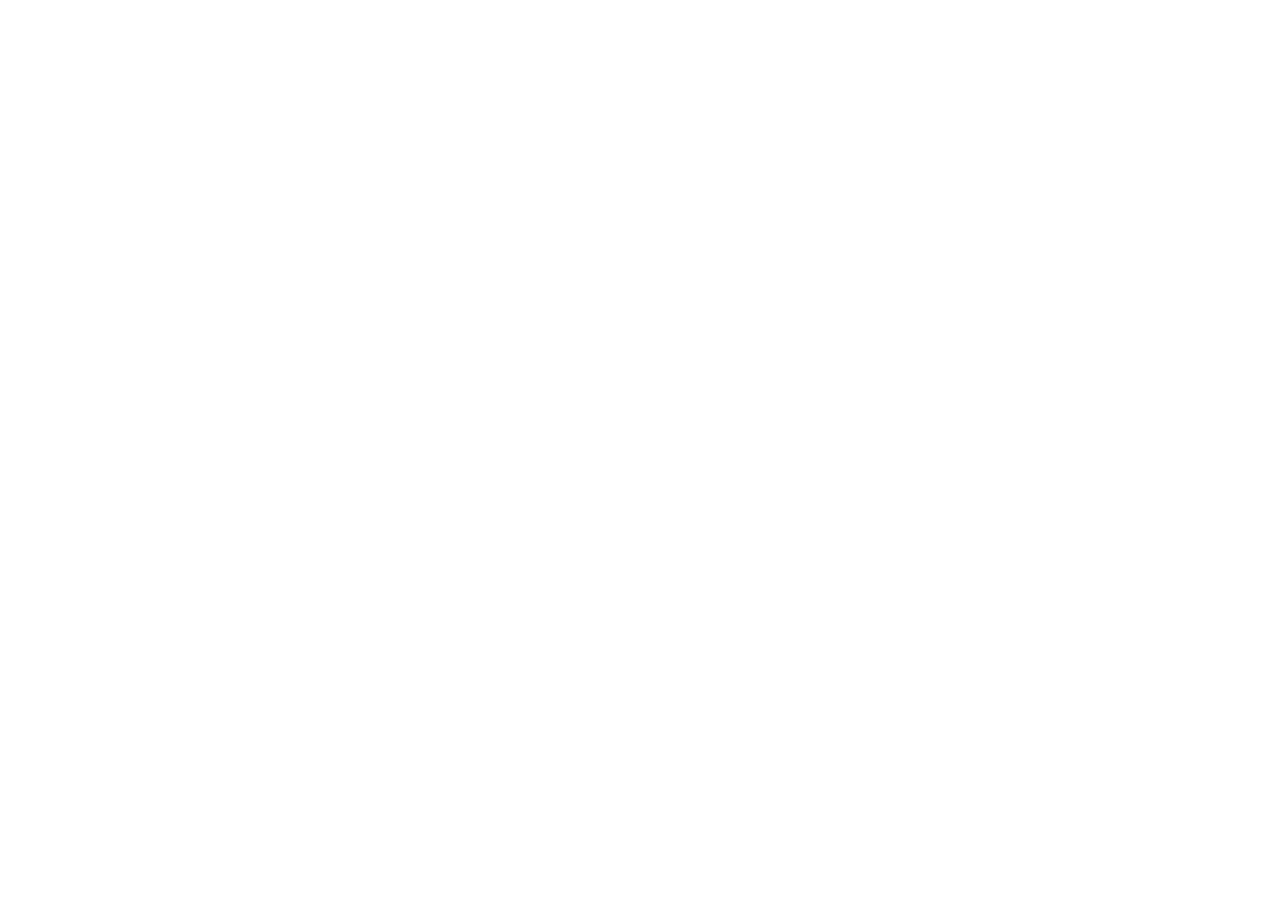
==== index.html @ 2955db3b "Update favicon to leaf circle Co-authored-by: drvivhey <274308412+drvivhey@users.noreply.github.com>" ====
<!doctype html>
<html lang="en">
  <head>
    <meta charset="UTF-8" />
    <meta name="viewport" content="width=device-width, initial-scale=1.0" />
    <link rel="icon" href="/favicon.svg" type="image/svg+xml" />
    <!-- TODO: Set the document title to the name of your application -->
    <title>Wellspring Business Value Index</title>
    <meta name="description" content="Find out what your business is actually worth to a buyer. Answer 12 questions across the six PROFIT pillars and get your free score.">
    <meta name="author" content="Lovable" />

    <!-- TODO: Update og:title to match your application name -->
    
    
    <meta property="og:type" content="website" />
    <meta property="og:image" content="https://pub-bb2e103a32db4e198524a2e9ed8f35b4.r2.dev/c2ececc2-0157-4e21-ae9a-cbcc5a69ef6c/id-preview-f2485a3b--46e17b8a-442f-498c-86f6-0202a9d84a90.lovable.app-1775579816189.png">

    <meta name="twitter:card" content="summary_large_image" />
    <meta name="twitter:site" content="@Lovable" />
    <meta name="twitter:image" content="https://pub-bb2e103a32db4e198524a2e9ed8f35b4.r2.dev/c2ececc2-0157-4e21-ae9a-cbcc5a69ef6c/id-preview-f2485a3b--46e17b8a-442f-498c-86f6-0202a9d84a90.lovable.app-1775579816189.png">
    <meta property="og:title" content="Wellspring Business Value Index">
  <meta name="twitter:title" content="Wellspring Business Value Index">
  <meta property="og:description" content="Find out what your business is actually worth to a buyer. Answer 12 questions across the six PROFIT pillars and get your free score.">
  <meta name="twitter:description" content="Find out what your business is actually worth to a buyer. Answer 12 questions across the six PROFIT pillars and get your free score.">
</head>

  <body>
    <div id="root"></div>
    <script type="module" src="/src/main.tsx"></script>
  </body>
</html>
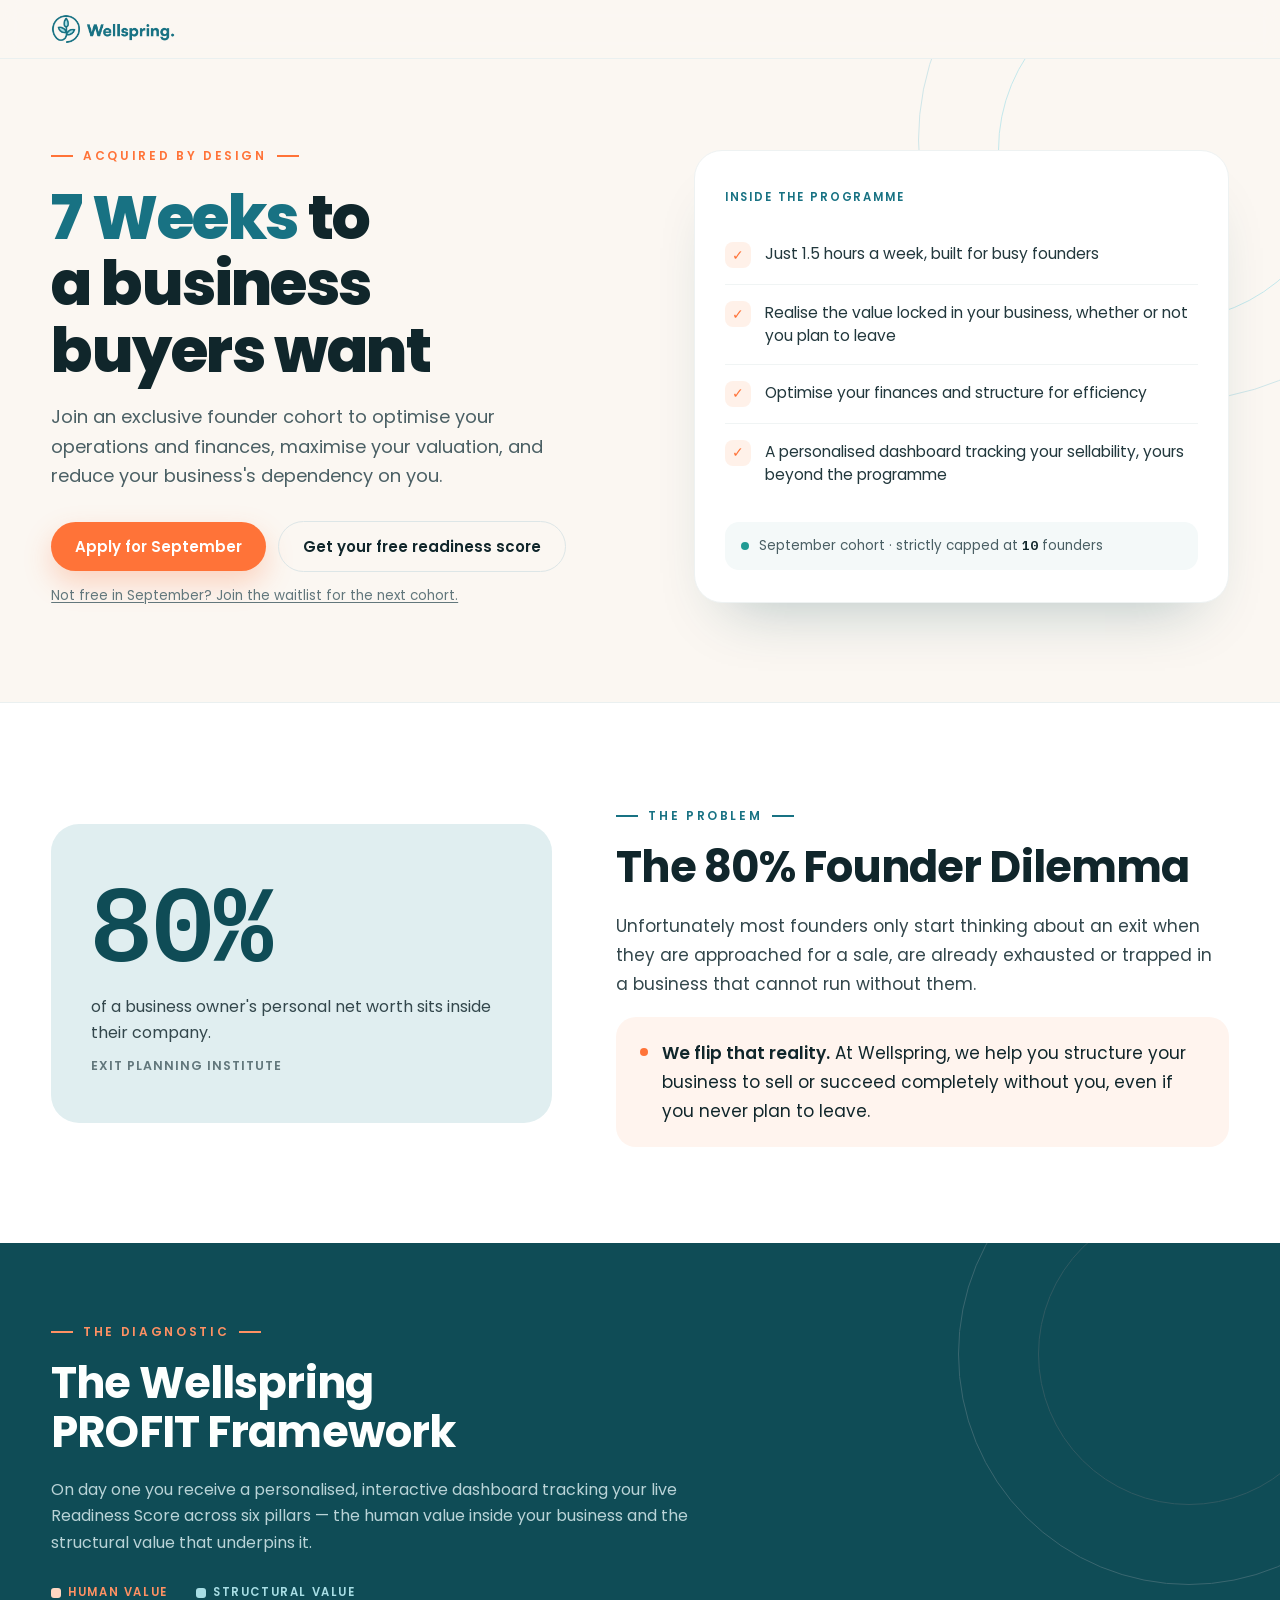
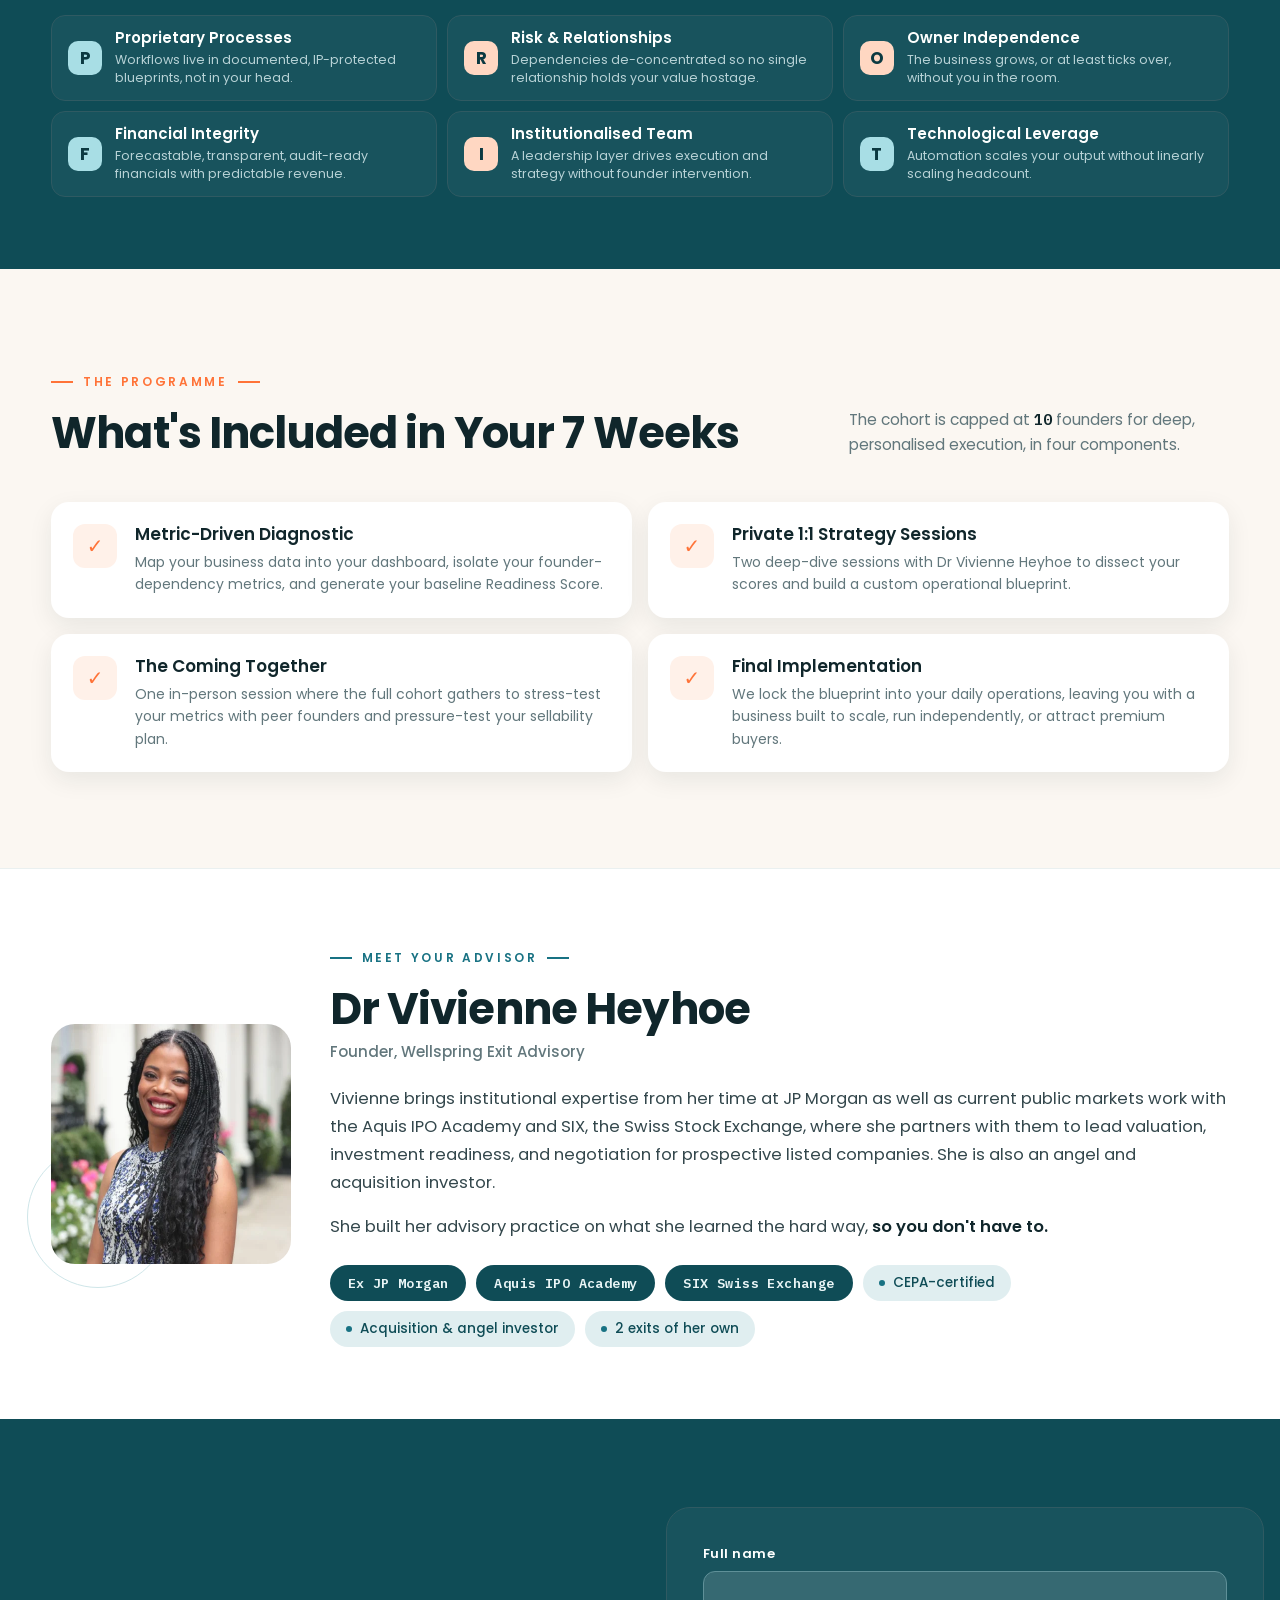
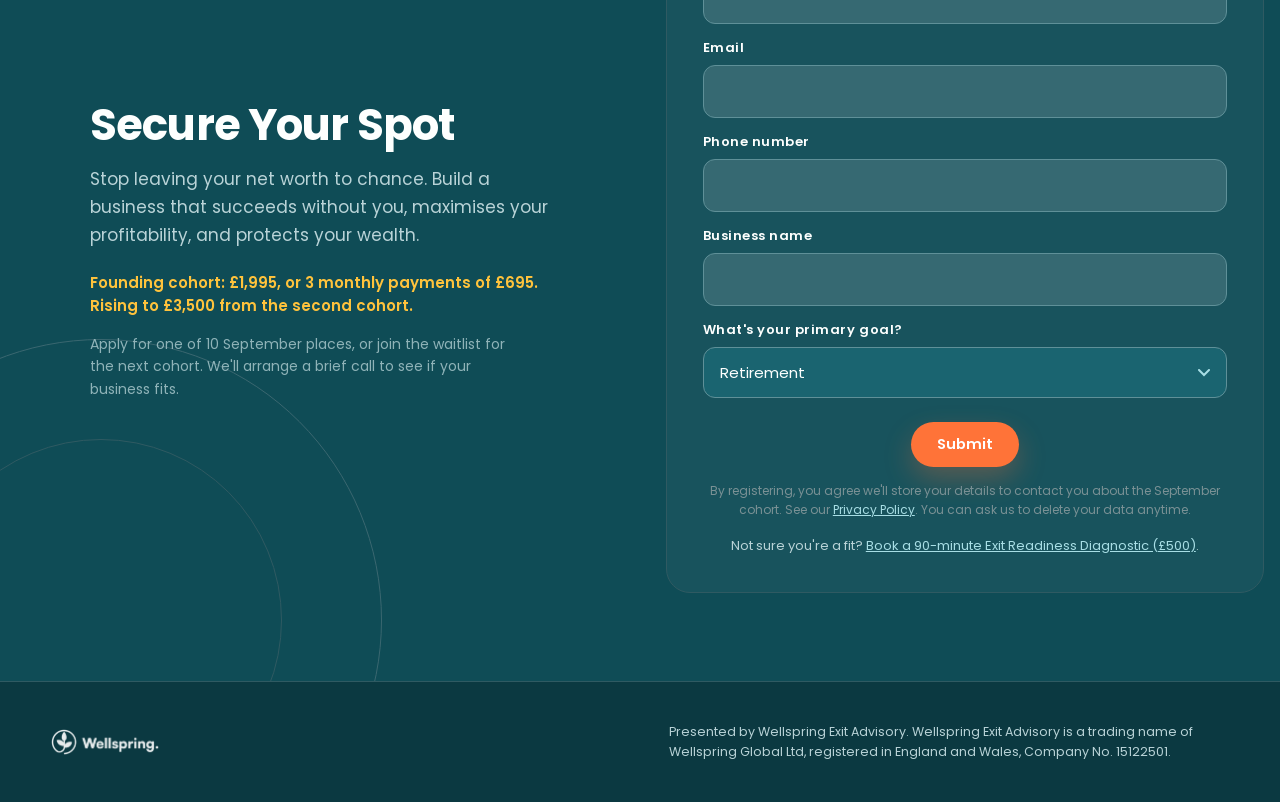
==== commit fc1a6ca6: "Rebuild landing page as a clean, dependency-free static site Replace the broken Vite/React project w" ====
--- a/index.html
+++ b/index.html
@@ -1,31 +1,349 @@
-<!doctype html>
-<html lang="en">
-  <head>
-    <meta charset="UTF-8" />
-    <meta name="viewport" content="width=device-width, initial-scale=1.0" />
-    <link rel="icon" href="/favicon.svg" type="image/svg+xml" />
-    <!-- TODO: Set the document title to the name of your application -->
-    <title>Wellspring Business Value Index</title>
-    <meta name="description" content="Find out what your business is actually worth to a buyer. Answer 12 questions across the six PROFIT pillars and get your free score.">
-    <meta name="author" content="Lovable" />
-
-    <!-- TODO: Update og:title to match your application name -->
-    
-    
-    <meta property="og:type" content="website" />
-    <meta property="og:image" content="https://pub-bb2e103a32db4e198524a2e9ed8f35b4.r2.dev/c2ececc2-0157-4e21-ae9a-cbcc5a69ef6c/id-preview-f2485a3b--46e17b8a-442f-498c-86f6-0202a9d84a90.lovable.app-1775579816189.png">
-
-    <meta name="twitter:card" content="summary_large_image" />
-    <meta name="twitter:site" content="@Lovable" />
-    <meta name="twitter:image" content="https://pub-bb2e103a32db4e198524a2e9ed8f35b4.r2.dev/c2ececc2-0157-4e21-ae9a-cbcc5a69ef6c/id-preview-f2485a3b--46e17b8a-442f-498c-86f6-0202a9d84a90.lovable.app-1775579816189.png">
-    <meta property="og:title" content="Wellspring Business Value Index">
-  <meta name="twitter:title" content="Wellspring Business Value Index">
-  <meta property="og:description" content="Find out what your business is actually worth to a buyer. Answer 12 questions across the six PROFIT pillars and get your free score.">
-  <meta name="twitter:description" content="Find out what your business is actually worth to a buyer. Answer 12 questions across the six PROFIT pillars and get your free score.">
+<!DOCTYPE html>
+<html lang="en-GB">
+<head>
+  <meta charset="utf-8">
+  <meta name="viewport" content="width=device-width, initial-scale=1">
+
+  <title>Wellspring Profit Index — 7 Weeks to a Business Buyers Want</title>
+  <meta name="description" content="Join an exclusive founder cohort to optimise your operations and finances, maximise your valuation, and reduce your business's dependency on you.">
+  <meta name="author" content="Wellspring Exit Advisory">
+  <meta name="theme-color" content="#0f4c56">
+  <link rel="canonical" href="https://wellspringindex.co.uk/">
+
+  <!-- Icons -->
+  <link rel="icon" href="assets/img/favicon.svg" type="image/svg+xml">
+  <link rel="apple-touch-icon" href="assets/img/logo.png">
+
+  <!-- Open Graph / social -->
+  <meta property="og:type" content="website">
+  <meta property="og:site_name" content="Wellspring Profit Index">
+  <meta property="og:title" content="7 Weeks to a business buyers want">
+  <meta property="og:description" content="An exclusive founder cohort to optimise operations and finances, maximise valuation, and reduce your business's dependency on you.">
+  <meta property="og:url" content="https://wellspringindex.co.uk/">
+  <meta property="og:image" content="https://wellspringindex.co.uk/assets/img/logo.png">
+  <meta name="twitter:card" content="summary_large_image">
+  <meta name="twitter:title" content="7 Weeks to a business buyers want">
+  <meta name="twitter:description" content="An exclusive founder cohort to optimise operations and finances, maximise valuation, and reduce your business's dependency on you.">
+  <meta name="twitter:image" content="https://wellspringindex.co.uk/assets/img/logo.png">
+
+  <!-- Styles (self-hosted fonts, no external requests) -->
+  <link rel="stylesheet" href="assets/css/fonts.css">
+  <link rel="stylesheet" href="assets/css/styles.css">
 </head>
-
-  <body>
-    <div id="root"></div>
-    <script type="module" src="/src/main.tsx"></script>
-  </body>
+<body>
+  <!-- ============ HEADER ============ -->
+  <header style="position: sticky; top: 0; z-index: 40; background: rgba(251,247,242,0.85); backdrop-filter: blur(10px); border-bottom: 1px solid #eaf0f0;">
+    <div style="max-width: 1200px; margin: 0 auto; padding: 14px clamp(20px,4vw,56px); display: flex; align-items: center; justify-content: flex-start; gap: 16px;">
+      <img src="assets/img/logo.png" alt="Wellspring" style="height: 30px; display: block;">
+    </div>
+  </header>
+
+  <!-- ============ HERO ============ -->
+  <section style="position: relative; overflow: hidden;">
+    <div style="position: absolute; right: -160px; top: -180px; width: 520px; height: 520px; border-radius: 999px; border: 1.5px solid #cfe6e9;"></div>
+    <div style="position: absolute; right: -60px; top: -80px; width: 340px; height: 340px; border-radius: 999px; border: 1.5px solid #c4e8ec;"></div>
+    <div class="hero-pad hero-grid" style="max-width: 1200px; margin: 0 auto; padding: 88px clamp(20px,4vw,72px) 96px; position: relative; display: grid; grid-template-columns: 1.05fr 0.95fr; gap: clamp(40px,4vw,68px); align-items: center;">
+      <div class="hero-copy" style="display: flex; flex-direction: column; align-items: flex-start; text-align: left;">
+      <span style="display: inline-flex; align-items: center; gap: 10px; font-size: 12px; font-weight: 600; letter-spacing: 0.22em; text-transform: uppercase; color: #ff7338;">
+        <span style="width: 22px; height: 2px; background: #ff7338; display: inline-block;"></span>
+        Acquired by Design
+        <span style="width: 22px; height: 2px; background: #ff7338; display: inline-block;"></span>
+      </span>
+      <h1 style="margin: 20px 0 18px; font-size: clamp(42px, 4.8vw, 64px); font-weight: 800; line-height: 1.08; letter-spacing: -0.025em; color: #10262b; text-wrap: balance;"><span style="color: rgb(24, 114, 131);">7 Weeks </span>to a business buyers want</h1>
+      <p class="hero-lead" style="margin: 0 0 30px; font-size: 18px; line-height: 1.65; color: #4a5f64; max-width: 500px; text-align: left; text-wrap: pretty;">Join an exclusive founder cohort to optimise your operations and finances, maximise your valuation, and reduce your business's dependency on you.</p>
+      <div class="hero-cta" style="display: flex; gap: 12px; flex-wrap: nowrap; justify-content: flex-start; align-items: center;">
+        <a href="#apply" class="hero-btn btn-fill" style="display: inline-flex; align-items: center; justify-content: center; padding: 13px 24px; border-radius: 999px; background: #ff7338; color: #ffffff; font-size: 15px; font-weight: 600; white-space: nowrap; text-decoration: none; box-shadow: 0 12px 28px rgba(255,115,56,0.28); transition: background 200ms cubic-bezier(0.22,0.61,0.36,1);">Apply for&nbsp;September</a>
+        <a href="https://wellspringindex.co.uk" target="_blank" rel="noopener" class="hero-btn btn-outline" style="display: inline-flex; align-items: center; justify-content: center; padding: 13px 24px; border-radius: 999px; background: transparent; border: 1.5px solid #dde6e7; color: #10262b; font-size: 15px; font-weight: 600; white-space: nowrap; text-decoration: none; transition: border-color 200ms cubic-bezier(0.22,0.61,0.36,1);">Get your free readiness score</a>
+      </div>
+      <a href="#apply" id="waitlist-link" style="margin-top: 14px; font-size: 13.5px; line-height: 1.5; color: #62777c; text-decoration: underline; text-underline-offset: 2px;">Not free in September? Join the waitlist for the next cohort.</a>
+      </div>
+      <div class="hero-card" style="background: #ffffff; border: 1px solid #eef2f2; border-radius: 28px; padding: 32px 30px; box-shadow: 0 34px 60px -34px rgba(15,76,86,0.32);">
+        <span style="display: inline-flex; align-items: center; gap: 8px; font-size: 11.5px; font-weight: 600; letter-spacing: 0.16em; text-transform: uppercase; color: #187283;">Inside the programme</span>
+        <div style="margin-top: 18px; display: flex; flex-direction: column;">
+          <div style="display: flex; gap: 14px; align-items: flex-start; padding: 16px 0; border-bottom: 1px solid #f0f4f4;">
+            <span style="width: 26px; height: 26px; border-radius: 8px; background: #fff1e9; color: #ff7338; display: flex; align-items: center; justify-content: center; font-size: 14px; font-weight: 700; flex: none;">✓</span>
+            <span style="font-size: 15.5px; line-height: 1.5; color: #22383d;">Just 1.5 hours a week, built for busy founders</span>
+          </div>
+          <div style="display: flex; gap: 14px; align-items: flex-start; padding: 16px 0; border-bottom: 1px solid #f0f4f4;">
+            <span style="width: 26px; height: 26px; border-radius: 8px; background: #fff1e9; color: #ff7338; display: flex; align-items: center; justify-content: center; font-size: 14px; font-weight: 700; flex: none;">✓</span>
+            <span style="font-size: 15.5px; line-height: 1.5; color: #22383d;">Realise the value locked in your business, whether or not you plan to leave</span>
+          </div>
+          <div style="display: flex; gap: 14px; align-items: flex-start; padding: 16px 0; border-bottom: 1px solid #f0f4f4;">
+            <span style="width: 26px; height: 26px; border-radius: 8px; background: #fff1e9; color: #ff7338; display: flex; align-items: center; justify-content: center; font-size: 14px; font-weight: 700; flex: none;">✓</span>
+            <span style="font-size: 15.5px; line-height: 1.5; color: #22383d;">Optimise your finances and structure for efficiency</span>
+          </div>
+          <div style="display: flex; gap: 14px; align-items: flex-start; padding: 16px 0;">
+            <span style="width: 26px; height: 26px; border-radius: 8px; background: #fff1e9; color: #ff7338; display: flex; align-items: center; justify-content: center; font-size: 14px; font-weight: 700; flex: none;">✓</span>
+            <span style="font-size: 15.5px; line-height: 1.5; color: #22383d;">A personalised dashboard tracking your sellability, yours beyond the programme</span>
+          </div>
+        </div>
+        <div style="margin-top: 20px; display: flex; align-items: center; gap: 10px; background: #f4f9f9; border-radius: 14px; padding: 14px 16px; font-size: 13.5px; color: #4a5f64;">
+          <span style="width: 8px; height: 8px; border-radius: 999px; background: #219b94; display: inline-block; flex: none;"></span>
+          <span>September cohort · strictly capped at <span style="font-family: 'IBM Plex Mono', monospace; font-weight: 600; color: #10262b;">10</span> founders</span>
+        </div>
+      </div>
+    </div>
+  </section>
+
+  <!-- ============ 80% DILEMMA ============ -->
+  <section style="background: #ffffff; border-top: 1px solid #eaf0f0;">
+    <div class="two-col" style="max-width: 1200px; margin: 0 auto; padding: 96px clamp(20px,4vw,56px); display: grid; grid-template-columns: 0.9fr 1.1fr; gap: clamp(40px, 5vw, 72px); align-items: center;">
+      <div class="stat-card" style="background: #e0eef0; border-radius: 28px; padding: 48px 40px; display: flex; flex-direction: column; align-items: flex-start; gap: 8px;">
+        <div style="font-family: 'IBM Plex Mono', monospace; font-size: clamp(80px, 8vw, 120px); font-weight: 600; line-height: 1; color: #0f4c56;">80%</div>
+        <p style="margin: 12px 0 0; font-size: 16px; line-height: 1.6; color: #33474c;">of a business owner's personal net worth sits inside their company.</p>
+        <p style="margin: 4px 0 0; font-size: 12.5px; letter-spacing: 0.08em; text-transform: uppercase; font-weight: 600; color: #62777c;">Exit Planning Institute</p>
+      </div>
+      <div>
+        <span style="display: inline-flex; align-items: center; gap: 10px; font-size: 12px; font-weight: 600; letter-spacing: 0.22em; text-transform: uppercase; color: #187283;">
+          <span style="width: 22px; height: 2px; background: #187283; display: inline-block;"></span>
+          The Problem
+          <span style="width: 22px; height: 2px; background: #187283; display: inline-block;"></span>
+        </span>
+        <h2 style="margin: 18px 0 20px; font-size: clamp(32px, 3.4vw, 44px); font-weight: 700; line-height: 1.12; letter-spacing: -0.02em; color: #10262b; text-wrap: balance;">The 80% Founder Dilemma</h2>
+        <p style="margin: 0 0 18px; font-size: 17px; line-height: 1.7; color: #33474c; text-wrap: pretty;">Unfortunately most founders only start thinking about an exit when they are approached for a sale, are already exhausted or trapped in a business that cannot run without them.</p>
+        <div style="display: flex; gap: 14px; align-items: flex-start; background: #fff4ee; border-radius: 20px; padding: 22px 24px;">
+          <span style="width: 8px; height: 8px; border-radius: 999px; background: #ff7338; flex: none; margin-top: 9px;"></span>
+          <p style="margin: 0; font-size: 17px; line-height: 1.7; color: #10262b; text-wrap: pretty;"><strong style="font-weight: 600;">We flip that reality.</strong> At Wellspring, we help you structure your business to sell or succeed completely without you, even if you never plan to leave.</p>
+        </div>
+      </div>
+    </div>
+  </section>
+
+  <!-- ============ PROFIT FRAMEWORK ============ -->
+  <section id="profit" style="background: #0f4c56; position: relative; overflow: hidden;">
+    <div style="position: absolute; right: -140px; top: -120px; width: 460px; height: 460px; border-radius: 999px; border: 1.5px solid #3a6770;"></div>
+    <div style="position: absolute; right: -60px; top: -40px; width: 300px; height: 300px; border-radius: 999px; border: 1.5px solid #2f5a62;"></div>
+    <div class="pad-y" style="max-width: 1200px; margin: 0 auto; padding: 72px clamp(20px,4vw,56px); position: relative;">
+      <span style="display: inline-flex; align-items: center; gap: 10px; font-size: 12px; font-weight: 600; letter-spacing: 0.22em; text-transform: uppercase; color: #ff9163;">
+        <span style="width: 22px; height: 2px; background: #ff9163; display: inline-block;"></span>
+        The Diagnostic
+        <span style="width: 22px; height: 2px; background: #ff9163; display: inline-block;"></span>
+      </span>
+      <h2 style="margin: 18px 0 20px; font-size: clamp(32px, 3.4vw, 44px); font-weight: 700; line-height: 1.12; letter-spacing: -0.02em; color: #fdfffe; max-width: 640px; text-wrap: balance;">The Wellspring PROFIT Framework</h2>
+      <p style="margin: 0; font-size: 16px; line-height: 1.65; color: #b9d3d7; max-width: 680px; text-wrap: pretty;">On day one you receive a personalised, interactive dashboard tracking your live Readiness Score across six pillars — the human value inside your business and the structural value that underpins it.</p>
+
+      <div style="margin-top: 28px; display: flex; flex-wrap: wrap; gap: 16px 28px; align-items: center;">
+        <span style="display: inline-flex; align-items: center; gap: 7px; font-size: 11.5px; font-weight: 600; letter-spacing: 0.14em; text-transform: uppercase; color: #ff9163;"><span style="width: 10px; height: 10px; border-radius: 3px; background: #ffd7c2; display: inline-block;"></span> Human value</span>
+        <span style="display: inline-flex; align-items: center; gap: 7px; font-size: 11.5px; font-weight: 600; letter-spacing: 0.14em; text-transform: uppercase; color: #a8dee5;"><span style="width: 10px; height: 10px; border-radius: 3px; background: #a8dee5; display: inline-block;"></span> Structural value</span>
+      </div>
+      <div style="margin-top: 14px; display: grid; grid-template-columns: repeat(auto-fit, minmax(300px, 1fr)); gap: 10px;">
+          <div style="background: rgba(255,255,255,0.04); border: 1px solid #2f5a62; border-radius: 14px; padding: 13px 16px; display: flex; gap: 13px; align-items: center;">
+            <span style="width: 34px; height: 34px; border-radius: 10px; flex: none; display: flex; align-items: center; justify-content: center; background: #a8dee5; color: #0b3941; font-weight: 700; font-size: 17px;">P</span>
+            <div>
+              <div style="font-size: 15px; font-weight: 600; color: #fdfffe; line-height: 1.25;">Proprietary Processes</div>
+              <p style="margin: 3px 0 0; font-size: 12.5px; line-height: 1.45; color: #b9d3d7;">Workflows live in documented, IP-protected blueprints, not in your head.</p>
+            </div>
+          </div>
+          <div style="background: rgba(255,255,255,0.04); border: 1px solid #2f5a62; border-radius: 14px; padding: 13px 16px; display: flex; gap: 13px; align-items: center;">
+            <span style="width: 34px; height: 34px; border-radius: 10px; flex: none; display: flex; align-items: center; justify-content: center; background: #ffd7c2; color: #0b3941; font-weight: 700; font-size: 17px;">R</span>
+            <div>
+              <div style="font-size: 15px; font-weight: 600; color: #fdfffe; line-height: 1.25;">Risk & Relationships</div>
+              <p style="margin: 3px 0 0; font-size: 12.5px; line-height: 1.45; color: #b9d3d7;">Dependencies de-concentrated so no single relationship holds your value hostage.</p>
+            </div>
+          </div>
+          <div style="background: rgba(255,255,255,0.04); border: 1px solid #2f5a62; border-radius: 14px; padding: 13px 16px; display: flex; gap: 13px; align-items: center;">
+            <span style="width: 34px; height: 34px; border-radius: 10px; flex: none; display: flex; align-items: center; justify-content: center; background: #ffd7c2; color: #0b3941; font-weight: 700; font-size: 17px;">O</span>
+            <div>
+              <div style="font-size: 15px; font-weight: 600; color: #fdfffe; line-height: 1.25;">Owner Independence</div>
+              <p style="margin: 3px 0 0; font-size: 12.5px; line-height: 1.45; color: #b9d3d7;">The business grows, or at least ticks over, without you in the room.</p>
+            </div>
+          </div>
+          <div style="background: rgba(255,255,255,0.04); border: 1px solid #2f5a62; border-radius: 14px; padding: 13px 16px; display: flex; gap: 13px; align-items: center;">
+            <span style="width: 34px; height: 34px; border-radius: 10px; flex: none; display: flex; align-items: center; justify-content: center; background: #a8dee5; color: #0b3941; font-weight: 700; font-size: 17px;">F</span>
+            <div>
+              <div style="font-size: 15px; font-weight: 600; color: #fdfffe; line-height: 1.25;">Financial Integrity</div>
+              <p style="margin: 3px 0 0; font-size: 12.5px; line-height: 1.45; color: #b9d3d7;">Forecastable, transparent, audit-ready financials with predictable revenue.</p>
+            </div>
+          </div>
+          <div style="background: rgba(255,255,255,0.04); border: 1px solid #2f5a62; border-radius: 14px; padding: 13px 16px; display: flex; gap: 13px; align-items: center;">
+            <span style="width: 34px; height: 34px; border-radius: 10px; flex: none; display: flex; align-items: center; justify-content: center; background: #ffd7c2; color: #0b3941; font-weight: 700; font-size: 17px;">I</span>
+            <div>
+              <div style="font-size: 15px; font-weight: 600; color: #fdfffe; line-height: 1.25;">Institutionalised Team</div>
+              <p style="margin: 3px 0 0; font-size: 12.5px; line-height: 1.45; color: #b9d3d7;">A leadership layer drives execution and strategy without founder intervention.</p>
+            </div>
+          </div>
+          <div style="background: rgba(255,255,255,0.04); border: 1px solid #2f5a62; border-radius: 14px; padding: 13px 16px; display: flex; gap: 13px; align-items: center;">
+            <span style="width: 34px; height: 34px; border-radius: 10px; flex: none; display: flex; align-items: center; justify-content: center; background: #a8dee5; color: #0b3941; font-weight: 700; font-size: 17px;">T</span>
+            <div>
+              <div style="font-size: 15px; font-weight: 600; color: #fdfffe; line-height: 1.25;">Technological Leverage</div>
+              <p style="margin: 3px 0 0; font-size: 12.5px; line-height: 1.45; color: #b9d3d7;">Automation scales your output without linearly scaling headcount.</p>
+            </div>
+          </div>
+
+      </div>
+    </div>
+  </section>
+
+  <!-- ============ 7-WEEK ROADMAP ============ -->
+  <section style="background: #fbf7f2;">
+    <div class="pad-y" style="max-width: 1200px; margin: 0 auto; padding: 96px clamp(20px,4vw,56px);">
+      <div style="display: flex; flex-wrap: wrap; align-items: flex-end; justify-content: space-between; gap: 24px;">
+        <div>
+          <span style="display: inline-flex; align-items: center; gap: 10px; font-size: 12px; font-weight: 600; letter-spacing: 0.22em; text-transform: uppercase; color: #ff7338;">
+            <span style="width: 22px; height: 2px; background: #ff7338; display: inline-block;"></span>
+            The Programme
+            <span style="width: 22px; height: 2px; background: #ff7338; display: inline-block;"></span>
+          </span>
+          <h2 style="margin: 18px 0 0; font-size: clamp(32px, 3.4vw, 44px); font-weight: 700; line-height: 1.12; letter-spacing: -0.02em; color: #10262b;">What's Included in Your 7 Weeks</h2>
+        </div>
+        <p style="margin: 0; font-size: 15.5px; line-height: 1.6; color: #62777c; max-width: 380px; text-wrap: pretty;">The cohort is capped at <span style="font-family: 'IBM Plex Mono', monospace; font-weight: 600; color: #10262b;">10</span> founders for deep, personalised execution, in four components.</p>
+      </div>
+      <div class="roadmap-grid" style="margin-top: 44px; display: grid; grid-template-columns: repeat(2, 1fr); gap: 16px;">
+
+          <div class="roadmap-card" style="background: #ffffff; border-radius: 18px; padding: 22px 22px; box-shadow: 0 8px 24px rgba(16,38,43,0.08); display: flex; gap: 18px; align-items: flex-start;">
+            <span style="flex: none; width: 44px; height: 44px; border-radius: 12px; background: #fff1e9; color: #ff7338; display: flex; align-items: center; justify-content: center; font-size: 20px; font-weight: 700;">✓</span>
+            <div style="display: flex; flex-direction: column; gap: 6px;">
+              <h3 style="margin: 0; font-size: 17px; font-weight: 600; line-height: 1.25; color: #10262b;">Metric-Driven Diagnostic</h3>
+              <p style="margin: 0; font-size: 14px; line-height: 1.6; color: #62777c;">Map your business data into your dashboard, isolate your founder-dependency metrics, and generate your baseline Readiness Score.</p>
+            </div>
+          </div>
+
+          <div class="roadmap-card" style="background: #ffffff; border-radius: 18px; padding: 22px 22px; box-shadow: 0 8px 24px rgba(16,38,43,0.08); display: flex; gap: 18px; align-items: flex-start;">
+            <span style="flex: none; width: 44px; height: 44px; border-radius: 12px; background: #fff1e9; color: #ff7338; display: flex; align-items: center; justify-content: center; font-size: 20px; font-weight: 700;">✓</span>
+            <div style="display: flex; flex-direction: column; gap: 6px;">
+              <h3 style="margin: 0; font-size: 17px; font-weight: 600; line-height: 1.25; color: #10262b;">Private 1:1 Strategy Sessions</h3>
+              <p style="margin: 0; font-size: 14px; line-height: 1.6; color: #62777c;">Two deep-dive sessions with Dr Vivienne Heyhoe to dissect your scores and build a custom operational blueprint.</p>
+            </div>
+          </div>
+
+          <div class="roadmap-card" style="background: #ffffff; border-radius: 18px; padding: 22px 22px; box-shadow: 0 8px 24px rgba(16,38,43,0.08); display: flex; gap: 18px; align-items: flex-start;">
+            <span style="flex: none; width: 44px; height: 44px; border-radius: 12px; background: #fff1e9; color: #ff7338; display: flex; align-items: center; justify-content: center; font-size: 20px; font-weight: 700;">✓</span>
+            <div style="display: flex; flex-direction: column; gap: 6px;">
+              <h3 style="margin: 0; font-size: 17px; font-weight: 600; line-height: 1.25; color: #10262b;">The Coming Together</h3>
+              <p style="margin: 0; font-size: 14px; line-height: 1.6; color: #62777c;">One in-person session where the full cohort gathers to stress-test your metrics with peer founders and pressure-test your sellability plan.</p>
+            </div>
+          </div>
+
+          <div class="roadmap-card" style="background: #ffffff; border-radius: 18px; padding: 22px 22px; box-shadow: 0 8px 24px rgba(16,38,43,0.08); display: flex; gap: 18px; align-items: flex-start;">
+            <span style="flex: none; width: 44px; height: 44px; border-radius: 12px; background: #fff1e9; color: #ff7338; display: flex; align-items: center; justify-content: center; font-size: 20px; font-weight: 700;">✓</span>
+            <div style="display: flex; flex-direction: column; gap: 6px;">
+              <h3 style="margin: 0; font-size: 17px; font-weight: 600; line-height: 1.25; color: #10262b;">Final Implementation</h3>
+              <p style="margin: 0; font-size: 14px; line-height: 1.6; color: #62777c;">We lock the blueprint into your daily operations, leaving you with a business built to scale, run independently, or attract premium buyers.</p>
+            </div>
+          </div>
+
+      </div>
+    </div>
+  </section>
+
+  <!-- ============ ADVISOR ============ -->
+  <section style="background: #ffffff; border-top: 1px solid #eaf0f0;">
+    <div class="two-col advisor-col" style="max-width: 1200px; margin: 0 auto; padding: 72px clamp(20px,4vw,56px); display: grid; grid-template-columns: 240px 1fr; gap: clamp(24px, 3vw, 40px); align-items: center;">
+      <div class="advisor-photo-wrap" style="position: relative;">
+        <div class="advisor-ring" style="position: absolute; left: -24px; bottom: -24px; width: 140px; height: 140px; border-radius: 999px; border: 1.5px solid #cfe6e9;"></div>
+        <img src="assets/img/advisor.webp" style="border-radius: 24px; width: 240px; height: 240px; position: relative; display: block;" alt="Dr Vivienne Heyhoe">
+      </div>
+      <div>
+        <span style="display: inline-flex; align-items: center; gap: 10px; font-size: 12px; font-weight: 600; letter-spacing: 0.22em; text-transform: uppercase; color: #187283;">
+          <span style="width: 22px; height: 2px; background: #187283; display: inline-block;"></span>
+          Meet Your Advisor
+          <span style="width: 22px; height: 2px; background: #187283; display: inline-block;"></span>
+        </span>
+        <h2 class="advisor-name" style="margin: 18px 0 6px; font-size: clamp(32px, 3.4vw, 44px); font-weight: 700; line-height: 1.12; letter-spacing: -0.02em; color: #10262b;">Dr Vivienne Heyhoe</h2>
+        <p style="margin: 0 0 22px; font-size: 15px; font-weight: 500; color: #62777c;">Founder, Wellspring Exit Advisory</p>
+        <p class="advisor-p" style="margin: 0 0 16px; font-size: 16.5px; line-height: 1.7; color: #33474c; text-wrap: pretty;">Vivienne brings institutional expertise from her time at JP Morgan as well as current public markets work with the Aquis IPO Academy and SIX, the Swiss Stock Exchange, where she partners with them to lead valuation, investment readiness, and negotiation for prospective listed companies. She is also an angel and acquisition investor.</p>
+        <p class="advisor-p" style="margin: 0 0 24px; font-size: 16.5px; line-height: 1.7; color: #33474c; text-wrap: pretty;">She built her advisory practice on what she learned the hard way, <strong style="font-weight: 600; color: #10262b;">so you don't have to.</strong></p>
+        <div class="cred-row" style="display: flex; flex-wrap: wrap; gap: 10px;">
+
+            <span class="cred-chip cred-chip-brand" style="display: inline-flex; align-items: center; padding: 9px 18px; border-radius: 999px; background: #0f4c56; color: #eaf6f7; font-size: 13.5px; font-weight: 700; letter-spacing: 0.03em; font-family: 'IBM Plex Mono', monospace;">
+              Ex JP Morgan
+            </span>
+
+            <span class="cred-chip cred-chip-brand" style="display: inline-flex; align-items: center; padding: 9px 18px; border-radius: 999px; background: #0f4c56; color: #eaf6f7; font-size: 13.5px; font-weight: 700; letter-spacing: 0.03em; font-family: 'IBM Plex Mono', monospace;">
+              Aquis IPO Academy
+            </span>
+
+            <span class="cred-chip cred-chip-brand" style="display: inline-flex; align-items: center; padding: 9px 18px; border-radius: 999px; background: #0f4c56; color: #eaf6f7; font-size: 13.5px; font-weight: 700; letter-spacing: 0.03em; font-family: 'IBM Plex Mono', monospace;">
+              SIX Swiss Exchange
+            </span>
+
+
+            <span class="cred-chip" style="display: inline-flex; align-items: center; gap: 8px; padding: 8px 16px; border-radius: 999px; background: #e0eef0; color: #0f4c56; font-size: 13.5px; font-weight: 500;">
+              <span style="width: 6px; height: 6px; border-radius: 999px; background: #187283; display: inline-block;"></span>
+              CEPA-certified
+            </span>
+
+            <span class="cred-chip" style="display: inline-flex; align-items: center; gap: 8px; padding: 8px 16px; border-radius: 999px; background: #e0eef0; color: #0f4c56; font-size: 13.5px; font-weight: 500;">
+              <span style="width: 6px; height: 6px; border-radius: 999px; background: #187283; display: inline-block;"></span>
+              Acquisition & angel investor
+            </span>
+
+            <span class="cred-chip" style="display: inline-flex; align-items: center; gap: 8px; padding: 8px 16px; border-radius: 999px; background: #e0eef0; color: #0f4c56; font-size: 13.5px; font-weight: 500;">
+              <span style="width: 6px; height: 6px; border-radius: 999px; background: #187283; display: inline-block;"></span>
+              2 exits of her own
+            </span>
+
+        </div>
+      </div>
+    </div>
+  </section>
+
+  <!-- ============ FINAL CTA ============ -->
+  <section id="apply" style="background: #0f4c56; position: relative; overflow: hidden;">
+    <div style="position: absolute; left: -180px; bottom: -220px; width: 560px; height: 560px; border-radius: 999px; border: 1.5px solid #3a6770;"></div>
+    <div style="position: absolute; left: -80px; bottom: -120px; width: 360px; height: 360px; border-radius: 999px; border: 1.5px solid #2f5a62;"></div>
+    <div class="cta-grid pad-y" style="max-width: 1100px; margin: 0 auto; padding: 88px clamp(20px,4vw,56px); position: relative; display: grid; grid-template-columns: 1fr 1fr; gap: clamp(36px,4vw,64px); align-items: center;">
+      <div class="cta-copy" style="text-align: left;">
+      <h2 style="margin: 0 0 16px; font-size: clamp(32px, 3.4vw, 46px); font-weight: 700; line-height: 1.1; letter-spacing: -0.02em; color: #fdfffe; text-wrap: balance;">Secure Your Spot</h2>
+      <p class="cta-lead" style="margin: 0 0 22px; font-size: 17px; line-height: 1.65; color: #b9d3d7; max-width: 460px; text-wrap: pretty;">Stop leaving your net worth to chance. Build a business that succeeds without you, maximises your profitability, and protects your wealth.</p>
+      <p class="cta-price" style="margin: 0 0 16px; font-size: 15px; font-weight: 600; color: #ffc33c; max-width: 460px; text-wrap: pretty;">Founding cohort: £1,995, or 3 monthly payments of £695. Rising to £3,500 from the second cohort.</p>
+      <p class="cta-sub" style="margin: 0; font-size: 14px; line-height: 1.6; color: #8fb3b8; max-width: 440px; text-wrap: pretty;">Apply for one of 10 September places, or join the waitlist for the next cohort. We'll arrange a brief call to see if your business fits.</p>
+      </div>
+
+      <div class="cta-card" style="width: 100%; background: rgba(255,255,255,0.04); border: 1px solid #2f5a62; border-radius: 24px; padding: clamp(24px, 3vw, 36px); text-align: left;">
+
+
+
+          <p id="waitlist-notice" style="display: none; margin: 0 0 14px; font-size: 13.5px; line-height: 1.5; color: #a8dee5; text-align: center;">Joining the waitlist? We'll contact you when the next cohort opens.</p>
+          <form id="apply-form" class="cta-form" style="display: flex; flex-direction: column; gap: 14px;">
+            <label style="display: flex; flex-direction: column; gap: 7px;">
+              <span style="font-size: 13px; font-weight: 600; letter-spacing: 0.04em; color: #fdfffe;">Full name</span>
+              <input name="fullName" type="text" required autocomplete="name" style="width: 100%; box-sizing: border-box; padding: 14px 16px; border-radius: 12px; border: 1.5px solid #5f9098; background: rgba(255,255,255,0.13); color: #fdfffe; font-size: 15px; font-family: inherit; outline: none;">
+            </label>
+            <label style="display: flex; flex-direction: column; gap: 7px;">
+              <span style="font-size: 13px; font-weight: 600; letter-spacing: 0.04em; color: #fdfffe;">Email</span>
+              <input name="email" type="email" required autocomplete="email" style="width: 100%; box-sizing: border-box; padding: 14px 16px; border-radius: 12px; border: 1.5px solid #5f9098; background: rgba(255,255,255,0.13); color: #fdfffe; font-size: 15px; font-family: inherit; outline: none;">
+            </label>
+            <label style="display: flex; flex-direction: column; gap: 7px;">
+              <span style="font-size: 13px; font-weight: 600; letter-spacing: 0.04em; color: #fdfffe;">Phone number</span>
+              <input name="phone" type="tel" required autocomplete="tel" style="width: 100%; box-sizing: border-box; padding: 14px 16px; border-radius: 12px; border: 1.5px solid #5f9098; background: rgba(255,255,255,0.13); color: #fdfffe; font-size: 15px; font-family: inherit; outline: none;">
+            </label>
+            <label style="display: flex; flex-direction: column; gap: 7px;">
+              <span style="font-size: 13px; font-weight: 600; letter-spacing: 0.04em; color: #fdfffe;">Business name</span>
+              <input name="businessName" type="text" required autocomplete="organization" style="width: 100%; box-sizing: border-box; padding: 14px 16px; border-radius: 12px; border: 1.5px solid #5f9098; background: rgba(255,255,255,0.13); color: #fdfffe; font-size: 15px; font-family: inherit; outline: none;">
+            </label>
+            <label style="display: flex; flex-direction: column; gap: 7px;">
+              <span style="font-size: 13px; font-weight: 600; letter-spacing: 0.04em; color: #fdfffe;">What's your primary goal?</span>
+              <select name="primaryGoal" id="primaryGoal-select" required value="" style="width: 100%; box-sizing: border-box; padding: 14px 16px; border-radius: 12px; border: 1.5px solid #5f9098; background: #1a6470; color: #fdfffe; font-size: 15px; font-family: inherit; outline: none; appearance: none; background-image: url(&quot;data:image/svg+xml,%3Csvg xmlns='http://www.w3.org/2000/svg' width='12' height='8' viewBox='0 0 12 8'%3E%3Cpath d='M1 1l5 5 5-5' fill='none' stroke='%23a8dee5' stroke-width='2' stroke-linecap='round'/%3E%3C/svg%3E&quot;); background-repeat: no-repeat; background-position: right 16px center;">
+                <option value="" disabled>Select one…</option>
+                <option value="Retirement">Retirement</option>
+                <option value="New venture">New venture</option>
+                <option value="Maximising sale value">Maximising sale value</option>
+                <option value="Passing to family">Passing to family</option>
+                <option value="Burnout or personal time">Burnout or personal time</option>
+                <option value="Waitlist">Waitlist</option>
+                <option value="Other">Other</option>
+              </select>
+            </label>
+            <button type="submit" class="btn-fill" style="margin-top: 10px; align-self: center; display: inline-flex; align-items: center; justify-content: center; gap: 8px; padding: 12px 26px; border-radius: 999px; border: none; cursor: pointer; background: #ff7338; color: #ffffff; font-size: 14.5px; font-weight: 600; font-family: inherit; box-shadow: 0 12px 28px rgba(255,115,56,0.28); transition: background 200ms cubic-bezier(0.22,0.61,0.36,1);">Submit</button>
+
+            <p style="margin: 0; font-size: 12px; line-height: 1.6; color: #7a9195; text-align: center;">By registering, you agree we'll store your details to contact you about the September cohort. See our <a href="/privacy" style="color: #a8dee5; text-decoration: underline;">Privacy Policy</a>. You can ask us to delete your data anytime.</p>
+          </form>
+          <p id="form-status" role="status" aria-live="polite" hidden style="margin: 14px 0 0; font-size: 14px; line-height: 1.6; color: #a8dee5; text-align: center;"></p>
+
+        <p style="margin: 16px 0 0; font-size: 13px; line-height: 1.6; color: #b9d3d7; text-align: center;">Not sure you're a fit? <a href="https://calendar.app.google/DS7mrwPuopAyFVzm7" target="_blank" rel="noopener" style="color: #a8dee5; text-decoration: underline;">Book a 90-minute Exit Readiness Diagnostic (£500)</a>.</p>
+      </div>
+    </div>
+  </section>
+
+  <!-- ============ FOOTER ============ -->
+  <footer style="background: #0b3941; border-top: 1px solid #2f5a62;">
+    <div style="max-width: 1200px; margin: 0 auto; padding: 40px clamp(20px,4vw,56px); display: flex; flex-wrap: wrap; align-items: center; justify-content: space-between; gap: 20px;">
+      <img src="assets/img/logo-footer.png" alt="Wellspring" style="height: 26px; display: block; opacity: 0.9;">
+      <p style="margin: 0; font-size: 12.5px; line-height: 1.6; color: #b9d3d7; max-width: 560px;">Presented by Wellspring Exit Advisory. Wellspring Exit Advisory is a trading name of Wellspring Global Ltd, registered in England and Wales, Company No. 15122501.</p>
+    </div>
+  </footer>
+
+  <script src="assets/js/main.js" defer></script>
+</body>
 </html>
--- a/assets/css/fonts.css
+++ b/assets/css/fonts.css
@@ -0,0 +1,271 @@
+/* Self-hosted Google Fonts (Poppins + IBM Plex Mono). Generated — do not edit by hand. */
+
+@font-face {
+  font-family: 'IBM Plex Mono';
+  font-style: normal;
+  font-weight: 400;
+  font-display: swap;
+  src: url("../fonts/ibm-plex-mono-cyrillic-ext-400.woff2") format("woff2");
+  unicode-range: U+0460-052F, U+1C80-1C8A, U+20B4, U+2DE0-2DFF, U+A640-A69F, U+FE2E-FE2F;
+}
+
+@font-face {
+  font-family: 'IBM Plex Mono';
+  font-style: normal;
+  font-weight: 400;
+  font-display: swap;
+  src: url("../fonts/ibm-plex-mono-cyrillic-400.woff2") format("woff2");
+  unicode-range: U+0301, U+0400-045F, U+0490-0491, U+04B0-04B1, U+2116;
+}
+
+@font-face {
+  font-family: 'IBM Plex Mono';
+  font-style: normal;
+  font-weight: 400;
+  font-display: swap;
+  src: url("../fonts/ibm-plex-mono-vietnamese-400.woff2") format("woff2");
+  unicode-range: U+0102-0103, U+0110-0111, U+0128-0129, U+0168-0169, U+01A0-01A1, U+01AF-01B0, U+0300-0301, U+0303-0304, U+0308-0309, U+0323, U+0329, U+1EA0-1EF9, U+20AB;
+}
+
+@font-face {
+  font-family: 'IBM Plex Mono';
+  font-style: normal;
+  font-weight: 400;
+  font-display: swap;
+  src: url("../fonts/ibm-plex-mono-latin-ext-400.woff2") format("woff2");
+  unicode-range: U+0100-02BA, U+02BD-02C5, U+02C7-02CC, U+02CE-02D7, U+02DD-02FF, U+0304, U+0308, U+0329, U+1D00-1DBF, U+1E00-1E9F, U+1EF2-1EFF, U+2020, U+20A0-20AB, U+20AD-20C0, U+2113, U+2C60-2C7F, U+A720-A7FF;
+}
+
+@font-face {
+  font-family: 'IBM Plex Mono';
+  font-style: normal;
+  font-weight: 400;
+  font-display: swap;
+  src: url("../fonts/ibm-plex-mono-latin-400.woff2") format("woff2");
+  unicode-range: U+0000-00FF, U+0131, U+0152-0153, U+02BB-02BC, U+02C6, U+02DA, U+02DC, U+0304, U+0308, U+0329, U+2000-206F, U+20AC, U+2122, U+2191, U+2193, U+2212, U+2215, U+FEFF, U+FFFD;
+}
+
+@font-face {
+  font-family: 'IBM Plex Mono';
+  font-style: normal;
+  font-weight: 500;
+  font-display: swap;
+  src: url("../fonts/ibm-plex-mono-cyrillic-ext-500.woff2") format("woff2");
+  unicode-range: U+0460-052F, U+1C80-1C8A, U+20B4, U+2DE0-2DFF, U+A640-A69F, U+FE2E-FE2F;
+}
+
+@font-face {
+  font-family: 'IBM Plex Mono';
+  font-style: normal;
+  font-weight: 500;
+  font-display: swap;
+  src: url("../fonts/ibm-plex-mono-cyrillic-500.woff2") format("woff2");
+  unicode-range: U+0301, U+0400-045F, U+0490-0491, U+04B0-04B1, U+2116;
+}
+
+@font-face {
+  font-family: 'IBM Plex Mono';
+  font-style: normal;
+  font-weight: 500;
+  font-display: swap;
+  src: url("../fonts/ibm-plex-mono-vietnamese-500.woff2") format("woff2");
+  unicode-range: U+0102-0103, U+0110-0111, U+0128-0129, U+0168-0169, U+01A0-01A1, U+01AF-01B0, U+0300-0301, U+0303-0304, U+0308-0309, U+0323, U+0329, U+1EA0-1EF9, U+20AB;
+}
+
+@font-face {
+  font-family: 'IBM Plex Mono';
+  font-style: normal;
+  font-weight: 500;
+  font-display: swap;
+  src: url("../fonts/ibm-plex-mono-latin-ext-500.woff2") format("woff2");
+  unicode-range: U+0100-02BA, U+02BD-02C5, U+02C7-02CC, U+02CE-02D7, U+02DD-02FF, U+0304, U+0308, U+0329, U+1D00-1DBF, U+1E00-1E9F, U+1EF2-1EFF, U+2020, U+20A0-20AB, U+20AD-20C0, U+2113, U+2C60-2C7F, U+A720-A7FF;
+}
+
+@font-face {
+  font-family: 'IBM Plex Mono';
+  font-style: normal;
+  font-weight: 500;
+  font-display: swap;
+  src: url("../fonts/ibm-plex-mono-latin-500.woff2") format("woff2");
+  unicode-range: U+0000-00FF, U+0131, U+0152-0153, U+02BB-02BC, U+02C6, U+02DA, U+02DC, U+0304, U+0308, U+0329, U+2000-206F, U+20AC, U+2122, U+2191, U+2193, U+2212, U+2215, U+FEFF, U+FFFD;
+}
+
+@font-face {
+  font-family: 'IBM Plex Mono';
+  font-style: normal;
+  font-weight: 600;
+  font-display: swap;
+  src: url("../fonts/ibm-plex-mono-cyrillic-ext-600.woff2") format("woff2");
+  unicode-range: U+0460-052F, U+1C80-1C8A, U+20B4, U+2DE0-2DFF, U+A640-A69F, U+FE2E-FE2F;
+}
+
+@font-face {
+  font-family: 'IBM Plex Mono';
+  font-style: normal;
+  font-weight: 600;
+  font-display: swap;
+  src: url("../fonts/ibm-plex-mono-cyrillic-600.woff2") format("woff2");
+  unicode-range: U+0301, U+0400-045F, U+0490-0491, U+04B0-04B1, U+2116;
+}
+
+@font-face {
+  font-family: 'IBM Plex Mono';
+  font-style: normal;
+  font-weight: 600;
+  font-display: swap;
+  src: url("../fonts/ibm-plex-mono-vietnamese-600.woff2") format("woff2");
+  unicode-range: U+0102-0103, U+0110-0111, U+0128-0129, U+0168-0169, U+01A0-01A1, U+01AF-01B0, U+0300-0301, U+0303-0304, U+0308-0309, U+0323, U+0329, U+1EA0-1EF9, U+20AB;
+}
+
+@font-face {
+  font-family: 'IBM Plex Mono';
+  font-style: normal;
+  font-weight: 600;
+  font-display: swap;
+  src: url("../fonts/ibm-plex-mono-latin-ext-600.woff2") format("woff2");
+  unicode-range: U+0100-02BA, U+02BD-02C5, U+02C7-02CC, U+02CE-02D7, U+02DD-02FF, U+0304, U+0308, U+0329, U+1D00-1DBF, U+1E00-1E9F, U+1EF2-1EFF, U+2020, U+20A0-20AB, U+20AD-20C0, U+2113, U+2C60-2C7F, U+A720-A7FF;
+}
+
+@font-face {
+  font-family: 'IBM Plex Mono';
+  font-style: normal;
+  font-weight: 600;
+  font-display: swap;
+  src: url("../fonts/ibm-plex-mono-latin-600.woff2") format("woff2");
+  unicode-range: U+0000-00FF, U+0131, U+0152-0153, U+02BB-02BC, U+02C6, U+02DA, U+02DC, U+0304, U+0308, U+0329, U+2000-206F, U+20AC, U+2122, U+2191, U+2193, U+2212, U+2215, U+FEFF, U+FFFD;
+}
+
+@font-face {
+  font-family: 'Poppins';
+  font-style: normal;
+  font-weight: 400;
+  font-display: swap;
+  src: url("../fonts/poppins-devanagari-400.woff2") format("woff2");
+  unicode-range: U+0900-097F, U+1CD0-1CF9, U+200C-200D, U+20A8, U+20B9, U+20F0, U+25CC, U+A830-A839, U+A8E0-A8FF, U+11B00-11B09;
+}
+
+@font-face {
+  font-family: 'Poppins';
+  font-style: normal;
+  font-weight: 400;
+  font-display: swap;
+  src: url("../fonts/poppins-latin-ext-400.woff2") format("woff2");
+  unicode-range: U+0100-02BA, U+02BD-02C5, U+02C7-02CC, U+02CE-02D7, U+02DD-02FF, U+0304, U+0308, U+0329, U+1D00-1DBF, U+1E00-1E9F, U+1EF2-1EFF, U+2020, U+20A0-20AB, U+20AD-20C0, U+2113, U+2C60-2C7F, U+A720-A7FF;
+}
+
+@font-face {
+  font-family: 'Poppins';
+  font-style: normal;
+  font-weight: 400;
+  font-display: swap;
+  src: url("../fonts/poppins-latin-400.woff2") format("woff2");
+  unicode-range: U+0000-00FF, U+0131, U+0152-0153, U+02BB-02BC, U+02C6, U+02DA, U+02DC, U+0304, U+0308, U+0329, U+2000-206F, U+20AC, U+2122, U+2191, U+2193, U+2212, U+2215, U+FEFF, U+FFFD;
+}
+
+@font-face {
+  font-family: 'Poppins';
+  font-style: normal;
+  font-weight: 500;
+  font-display: swap;
+  src: url("../fonts/poppins-devanagari-500.woff2") format("woff2");
+  unicode-range: U+0900-097F, U+1CD0-1CF9, U+200C-200D, U+20A8, U+20B9, U+20F0, U+25CC, U+A830-A839, U+A8E0-A8FF, U+11B00-11B09;
+}
+
+@font-face {
+  font-family: 'Poppins';
+  font-style: normal;
+  font-weight: 500;
+  font-display: swap;
+  src: url("../fonts/poppins-latin-ext-500.woff2") format("woff2");
+  unicode-range: U+0100-02BA, U+02BD-02C5, U+02C7-02CC, U+02CE-02D7, U+02DD-02FF, U+0304, U+0308, U+0329, U+1D00-1DBF, U+1E00-1E9F, U+1EF2-1EFF, U+2020, U+20A0-20AB, U+20AD-20C0, U+2113, U+2C60-2C7F, U+A720-A7FF;
+}
+
+@font-face {
+  font-family: 'Poppins';
+  font-style: normal;
+  font-weight: 500;
+  font-display: swap;
+  src: url("../fonts/poppins-latin-500.woff2") format("woff2");
+  unicode-range: U+0000-00FF, U+0131, U+0152-0153, U+02BB-02BC, U+02C6, U+02DA, U+02DC, U+0304, U+0308, U+0329, U+2000-206F, U+20AC, U+2122, U+2191, U+2193, U+2212, U+2215, U+FEFF, U+FFFD;
+}
+
+@font-face {
+  font-family: 'Poppins';
+  font-style: normal;
+  font-weight: 600;
+  font-display: swap;
+  src: url("../fonts/poppins-devanagari-600.woff2") format("woff2");
+  unicode-range: U+0900-097F, U+1CD0-1CF9, U+200C-200D, U+20A8, U+20B9, U+20F0, U+25CC, U+A830-A839, U+A8E0-A8FF, U+11B00-11B09;
+}
+
+@font-face {
+  font-family: 'Poppins';
+  font-style: normal;
+  font-weight: 600;
+  font-display: swap;
+  src: url("../fonts/poppins-latin-ext-600.woff2") format("woff2");
+  unicode-range: U+0100-02BA, U+02BD-02C5, U+02C7-02CC, U+02CE-02D7, U+02DD-02FF, U+0304, U+0308, U+0329, U+1D00-1DBF, U+1E00-1E9F, U+1EF2-1EFF, U+2020, U+20A0-20AB, U+20AD-20C0, U+2113, U+2C60-2C7F, U+A720-A7FF;
+}
+
+@font-face {
+  font-family: 'Poppins';
+  font-style: normal;
+  font-weight: 600;
+  font-display: swap;
+  src: url("../fonts/poppins-latin-600.woff2") format("woff2");
+  unicode-range: U+0000-00FF, U+0131, U+0152-0153, U+02BB-02BC, U+02C6, U+02DA, U+02DC, U+0304, U+0308, U+0329, U+2000-206F, U+20AC, U+2122, U+2191, U+2193, U+2212, U+2215, U+FEFF, U+FFFD;
+}
+
+@font-face {
+  font-family: 'Poppins';
+  font-style: normal;
+  font-weight: 700;
+  font-display: swap;
+  src: url("../fonts/poppins-devanagari-700.woff2") format("woff2");
+  unicode-range: U+0900-097F, U+1CD0-1CF9, U+200C-200D, U+20A8, U+20B9, U+20F0, U+25CC, U+A830-A839, U+A8E0-A8FF, U+11B00-11B09;
+}
+
+@font-face {
+  font-family: 'Poppins';
+  font-style: normal;
+  font-weight: 700;
+  font-display: swap;
+  src: url("../fonts/poppins-latin-ext-700.woff2") format("woff2");
+  unicode-range: U+0100-02BA, U+02BD-02C5, U+02C7-02CC, U+02CE-02D7, U+02DD-02FF, U+0304, U+0308, U+0329, U+1D00-1DBF, U+1E00-1E9F, U+1EF2-1EFF, U+2020, U+20A0-20AB, U+20AD-20C0, U+2113, U+2C60-2C7F, U+A720-A7FF;
+}
+
+@font-face {
+  font-family: 'Poppins';
+  font-style: normal;
+  font-weight: 700;
+  font-display: swap;
+  src: url("../fonts/poppins-latin-700.woff2") format("woff2");
+  unicode-range: U+0000-00FF, U+0131, U+0152-0153, U+02BB-02BC, U+02C6, U+02DA, U+02DC, U+0304, U+0308, U+0329, U+2000-206F, U+20AC, U+2122, U+2191, U+2193, U+2212, U+2215, U+FEFF, U+FFFD;
+}
+
+@font-face {
+  font-family: 'Poppins';
+  font-style: normal;
+  font-weight: 800;
+  font-display: swap;
+  src: url("../fonts/poppins-devanagari-800.woff2") format("woff2");
+  unicode-range: U+0900-097F, U+1CD0-1CF9, U+200C-200D, U+20A8, U+20B9, U+20F0, U+25CC, U+A830-A839, U+A8E0-A8FF, U+11B00-11B09;
+}
+
+@font-face {
+  font-family: 'Poppins';
+  font-style: normal;
+  font-weight: 800;
+  font-display: swap;
+  src: url("../fonts/poppins-latin-ext-800.woff2") format("woff2");
+  unicode-range: U+0100-02BA, U+02BD-02C5, U+02C7-02CC, U+02CE-02D7, U+02DD-02FF, U+0304, U+0308, U+0329, U+1D00-1DBF, U+1E00-1E9F, U+1EF2-1EFF, U+2020, U+20A0-20AB, U+20AD-20C0, U+2113, U+2C60-2C7F, U+A720-A7FF;
+}
+
+@font-face {
+  font-family: 'Poppins';
+  font-style: normal;
+  font-weight: 800;
+  font-display: swap;
+  src: url("../fonts/poppins-latin-800.woff2") format("woff2");
+  unicode-range: U+0000-00FF, U+0131, U+0152-0153, U+02BB-02BC, U+02C6, U+02DA, U+02DC, U+0304, U+0308, U+0329, U+2000-206F, U+20AC, U+2122, U+2191, U+2193, U+2212, U+2215, U+FEFF, U+FFFD;
+}
--- a/assets/css/styles.css
+++ b/assets/css/styles.css
@@ -0,0 +1,74 @@
+/* ============================================================
+   Wellspring Profit Index — base + component styles
+   Fonts are declared in fonts.css. Most layout is authored as
+   inline styles on the markup; this file holds global defaults,
+   real interaction states, and the responsive overrides.
+   ============================================================ */
+
+html { scroll-behavior: smooth; }
+
+body {
+  margin: 0;
+  background: #fbf7f2;
+  font-family: 'Poppins', ui-sans-serif, system-ui, sans-serif;
+  color: #33474c;
+  -webkit-font-smoothing: antialiased;
+}
+
+image-slot { display: block; width: 100%; height: 100%; }
+
+/* Respect users who prefer reduced motion */
+@media (prefers-reduced-motion: reduce) {
+  html { scroll-behavior: auto; }
+  * { transition: none !important; }
+}
+
+/* --- Interaction states -------------------------------------------------
+   The source export encoded these as non-standard style-hover / style-focus
+   attributes, which browsers ignore. They are re-expressed here as real CSS
+   so the buttons and fields actually respond. */
+.btn-fill:hover { background: #e85f24 !important; }
+.btn-outline:hover { border-color: #187283 !important; }
+.cta-form input:focus,
+.cta-form select:focus { border-color: #ff9163 !important; }
+
+/* Visible keyboard focus for accessibility */
+a:focus-visible,
+button:focus-visible,
+input:focus-visible,
+select:focus-visible {
+  outline: 2px solid #ff9163;
+  outline-offset: 2px;
+}
+
+/* --- Responsive ---------------------------------------------------------- */
+@media (max-width: 760px) {
+  .two-col { grid-template-columns: 1fr !important; gap: 24px !important; padding-top: 44px !important; padding-bottom: 44px !important; }
+  .advisor-col { justify-items: center; text-align: center; }
+  .advisor-col .cred-row { justify-content: flex-start !important; gap: 6px !important; }
+  .pad-y { padding-top: 46px !important; padding-bottom: 46px !important; }
+  .hero-pad { padding-top: 48px !important; padding-bottom: 52px !important; }
+  header img { height: 26px !important; }
+  header > div { padding-top: 12px !important; padding-bottom: 12px !important; gap: 12px !important; }
+  header a { padding: 9px 16px !important; font-size: 13px !important; box-shadow: none !important; }
+  .hero-pad h1, .hero-pad h1 span { font-size: 36px !important; }
+  .hero-lead { font-size: 16.5px !important; }
+  .hero-grid { grid-template-columns: 1fr !important; gap: 30px !important; }
+  .hero-cta { flex-wrap: nowrap !important; gap: 10px !important; }
+  .hero-cta .hero-btn { flex: 1 1 0; padding-left: 14px !important; padding-right: 14px !important; font-size: 14px !important; }
+  .roadmap-grid { grid-template-columns: 1fr !important; gap: 12px !important; margin-top: 30px !important; }
+  .roadmap-card { padding: 18px !important; }
+  .advisor-col { padding-top: 40px !important; padding-bottom: 40px !important; gap: 18px !important; }
+  .advisor-photo-wrap > * { width: 132px !important; height: 132px !important; }
+  .advisor-ring { display: none !important; }
+  .advisor-name { font-size: 27px !important; margin-top: 14px !important; }
+  .advisor-p { font-size: 15px !important; line-height: 1.6 !important; margin-bottom: 12px !important; }
+  .cred-chip { padding: 5px 9px !important; font-size: 11.5px !important; gap: 5px !important; }
+  .cred-chip > span:first-child { display: none !important; }
+  .stat-card { padding: 30px 26px !important; border-radius: 22px !important; }
+  .cta-grid { grid-template-columns: 1fr !important; gap: 22px !important; }
+  .cta-card { padding: 22px 20px !important; border-radius: 20px !important; }
+  .cta-lead { font-size: 15.5px !important; margin-bottom: 14px !important; }
+  .cta-sub { font-size: 13.5px !important; }
+  .cta-form { gap: 12px !important; }
+}
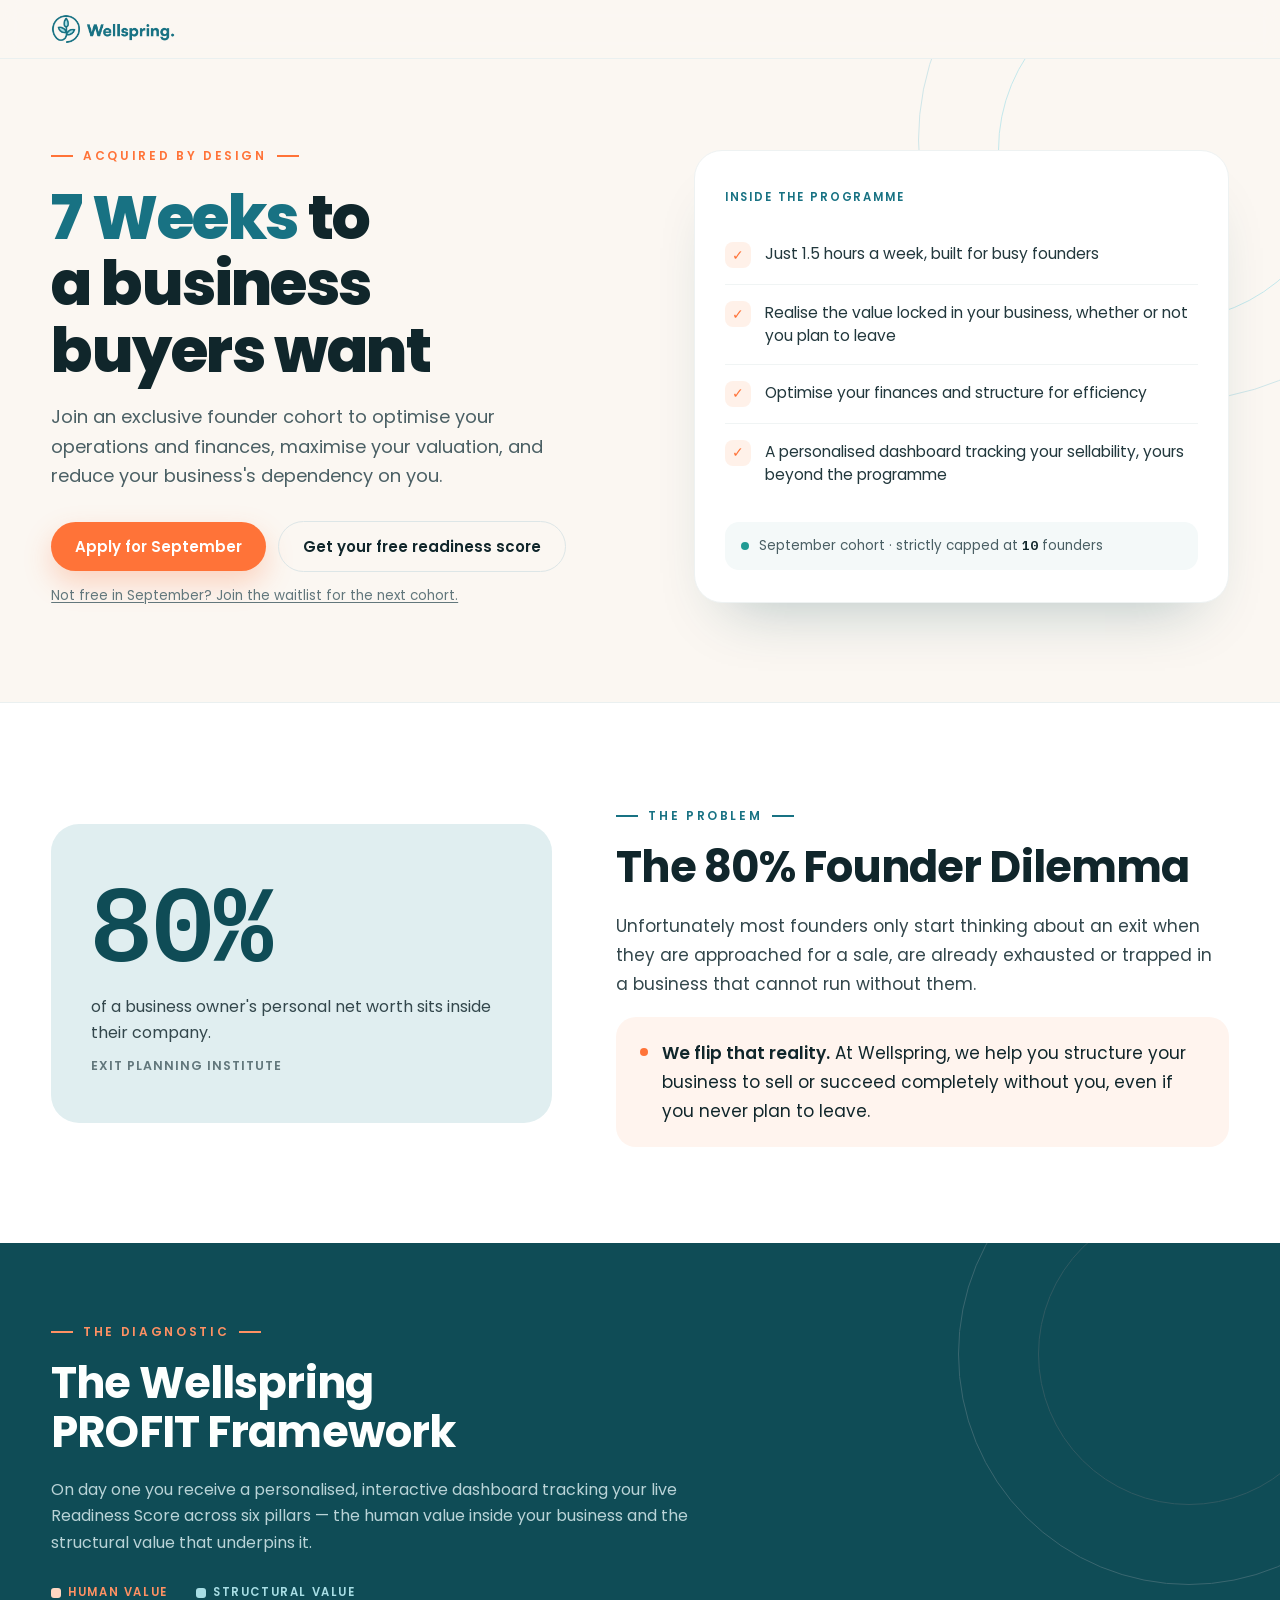
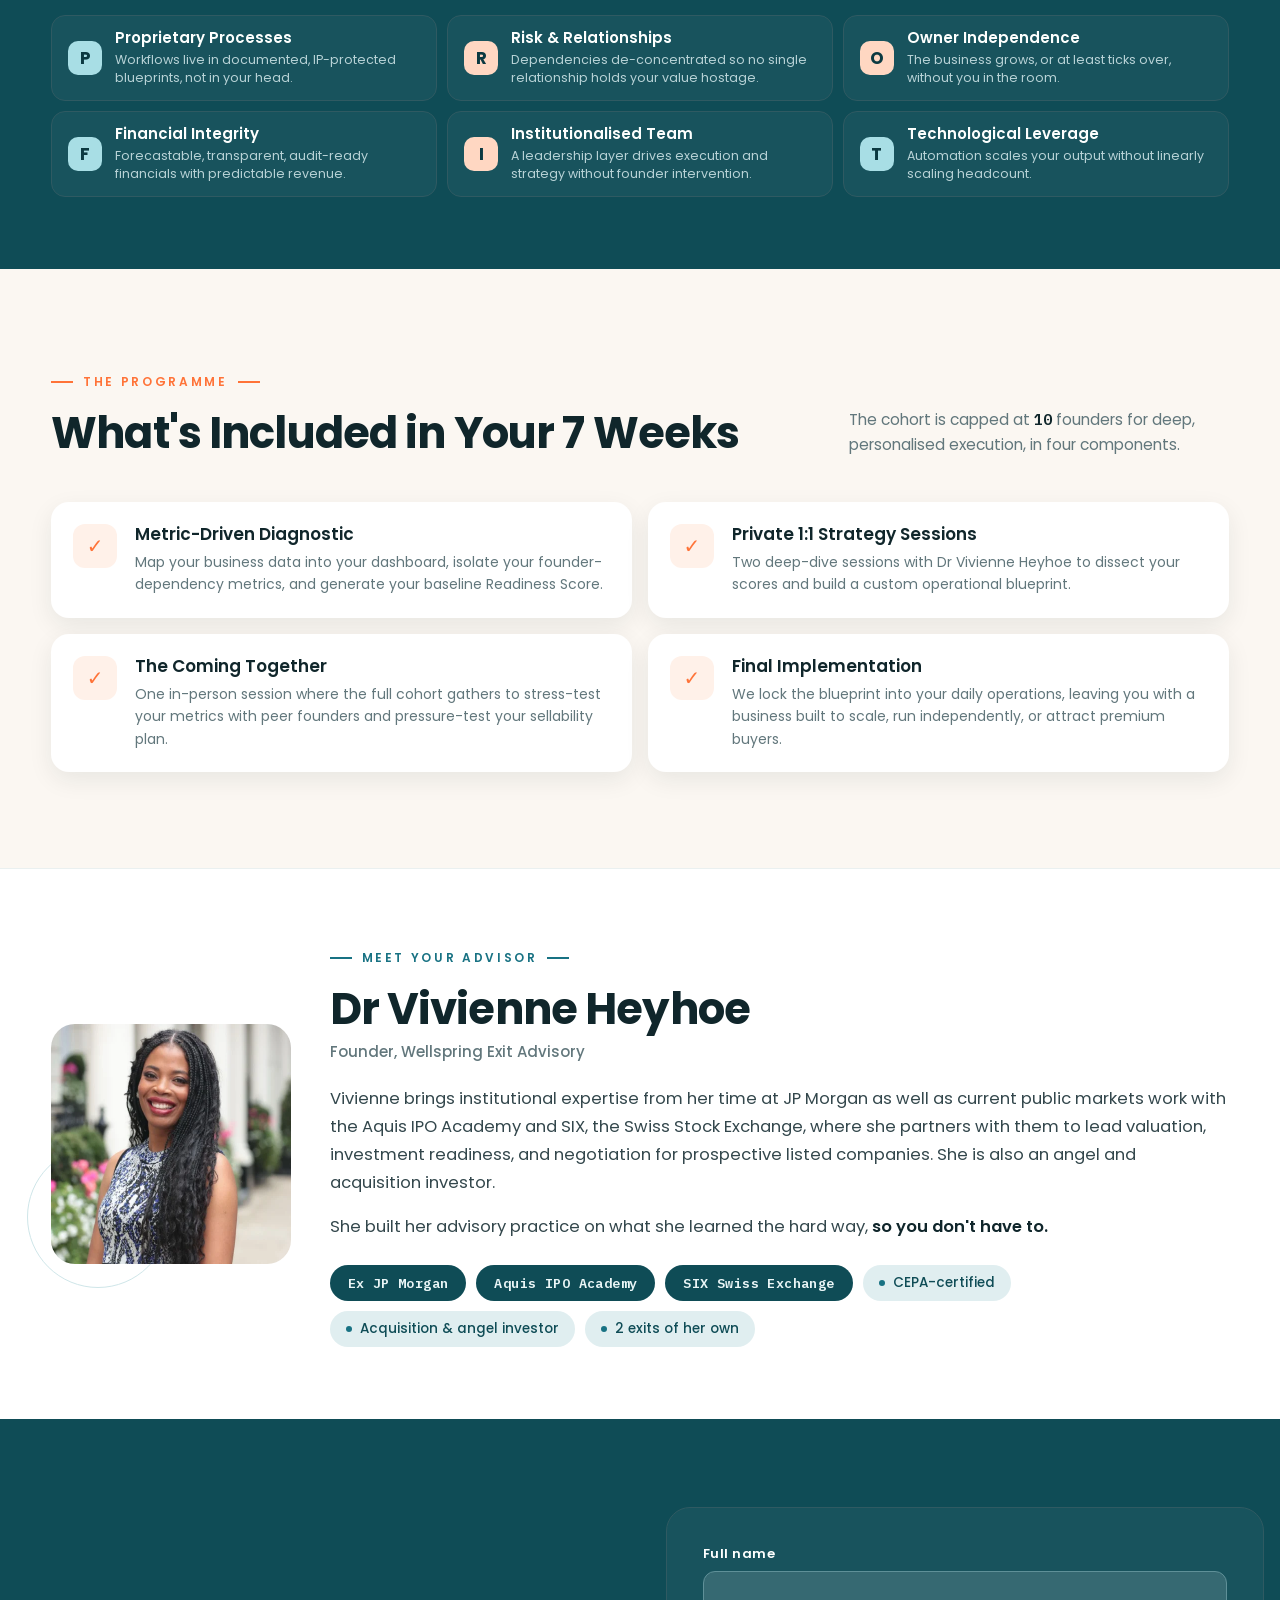
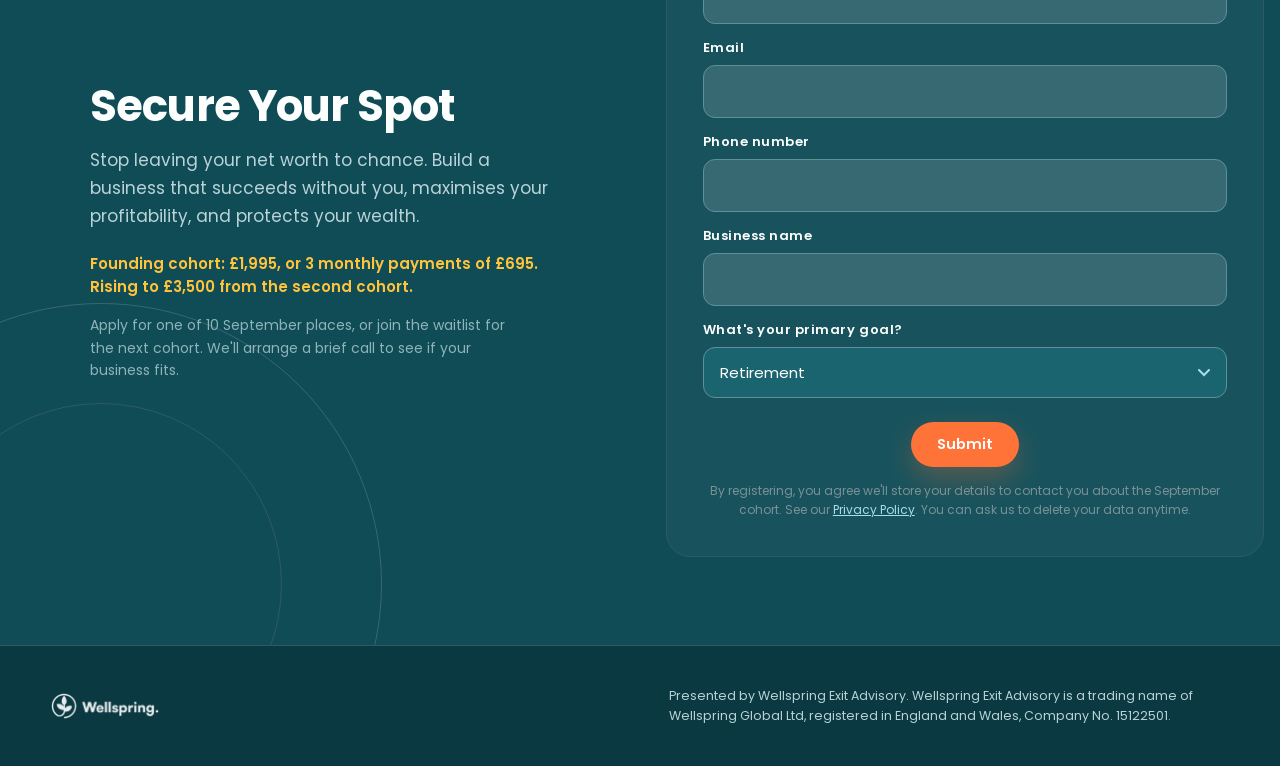
==== commit 17f6008e: "Hide form on submit success; remove diagnostic upsell line - The Apply form has an inline display:fl" ====
--- a/index.html
+++ b/index.html
@@ -3,6 +3,23 @@
 <head>
   <meta charset="utf-8">
   <meta name="viewport" content="width=device-width, initial-scale=1">
+
+  <script>
+    /* Remove any stale service worker / caches left by the previous site so
+       visitors aren't served an old, broken app shell. Safe no-op otherwise. */
+    (function () {
+      if ('serviceWorker' in navigator) {
+        navigator.serviceWorker.getRegistrations()
+          .then(function (regs) { regs.forEach(function (r) { r.unregister(); }); })
+          .catch(function () {});
+      }
+      if (window.caches && caches.keys) {
+        caches.keys()
+          .then(function (keys) { keys.forEach(function (k) { caches.delete(k); }); })
+          .catch(function () {});
+      }
+    })();
+  </script>
 
   <title>Wellspring Profit Index — 7 Weeks to a Business Buyers Want</title>
   <meta name="description" content="Join an exclusive founder cohort to optimise your operations and finances, maximise your valuation, and reduce your business's dependency on you.">
@@ -330,8 +347,6 @@
             <p style="margin: 0; font-size: 12px; line-height: 1.6; color: #7a9195; text-align: center;">By registering, you agree we'll store your details to contact you about the September cohort. See our <a href="/privacy" style="color: #a8dee5; text-decoration: underline;">Privacy Policy</a>. You can ask us to delete your data anytime.</p>
           </form>
           <p id="form-status" role="status" aria-live="polite" hidden style="margin: 14px 0 0; font-size: 14px; line-height: 1.6; color: #a8dee5; text-align: center;"></p>
-
-        <p style="margin: 16px 0 0; font-size: 13px; line-height: 1.6; color: #b9d3d7; text-align: center;">Not sure you're a fit? <a href="https://calendar.app.google/DS7mrwPuopAyFVzm7" target="_blank" rel="noopener" style="color: #a8dee5; text-decoration: underline;">Book a 90-minute Exit Readiness Diagnostic (£500)</a>.</p>
       </div>
     </div>
   </section>
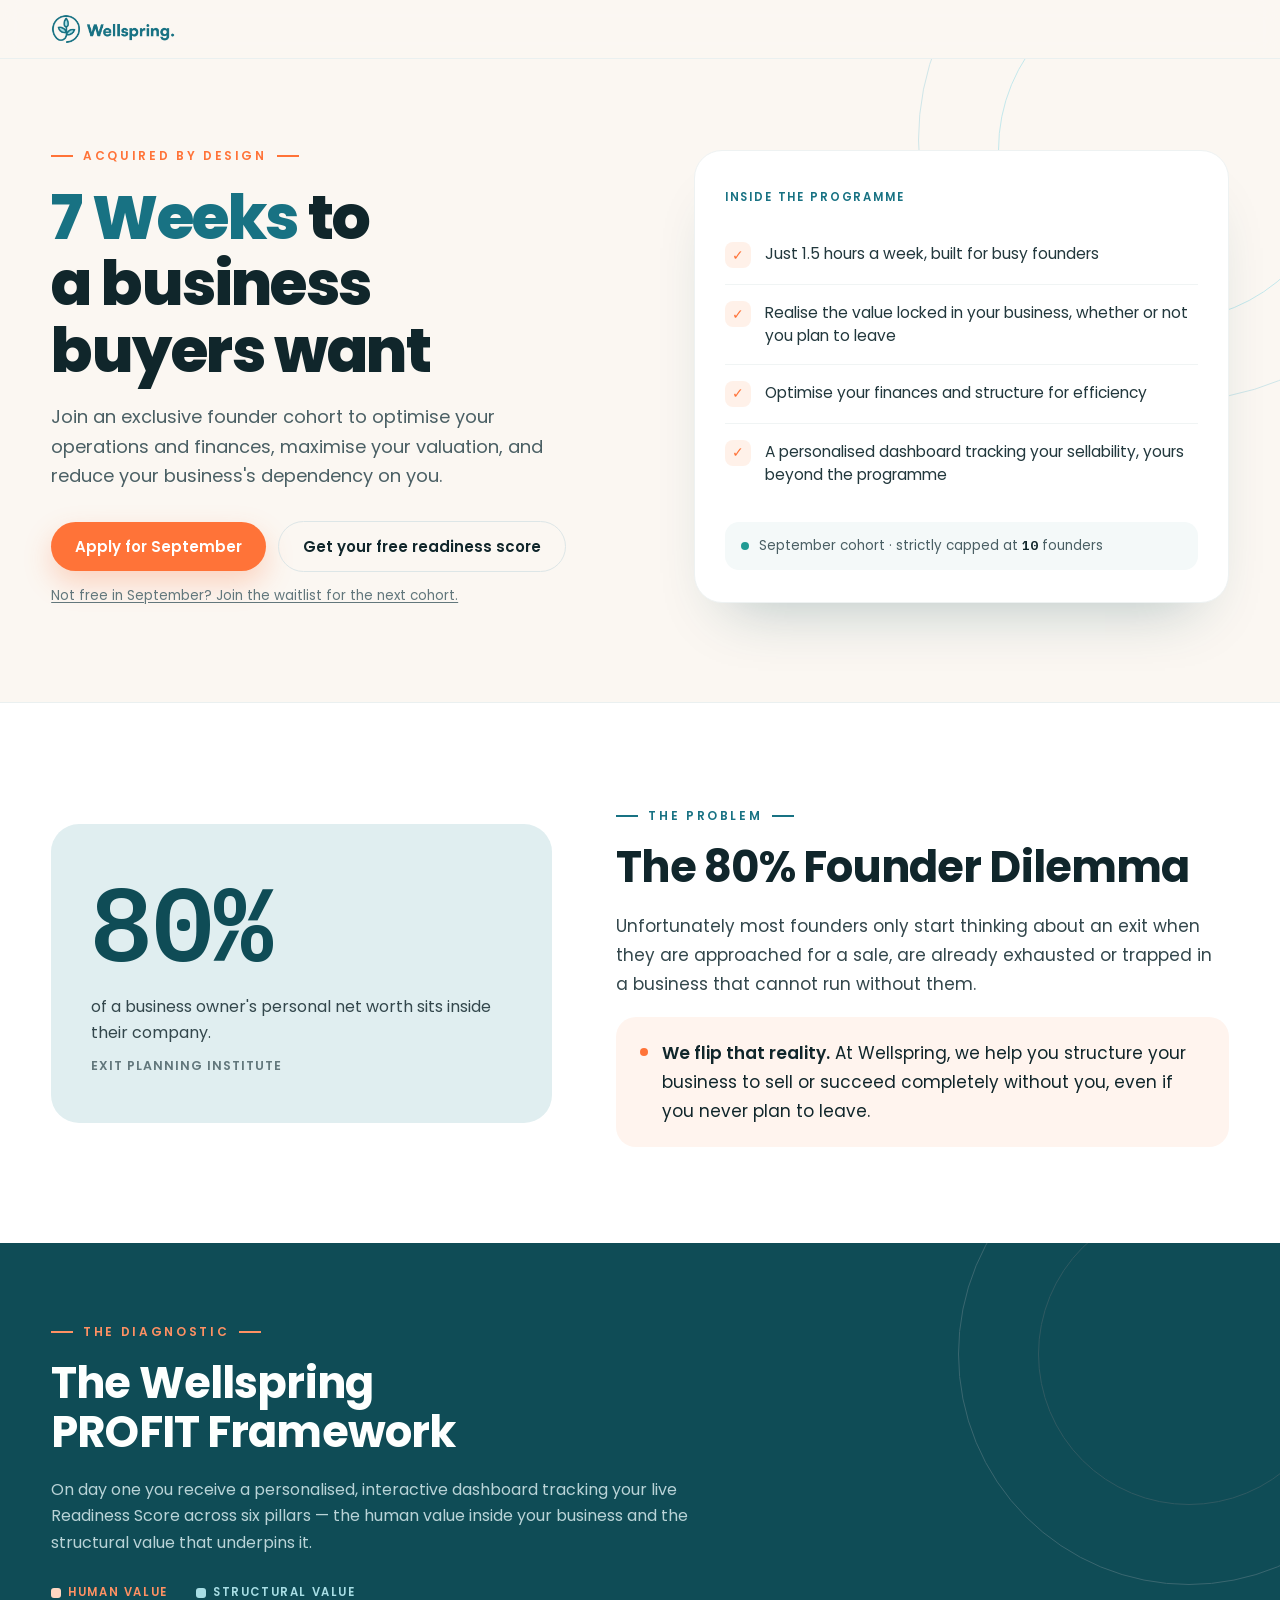
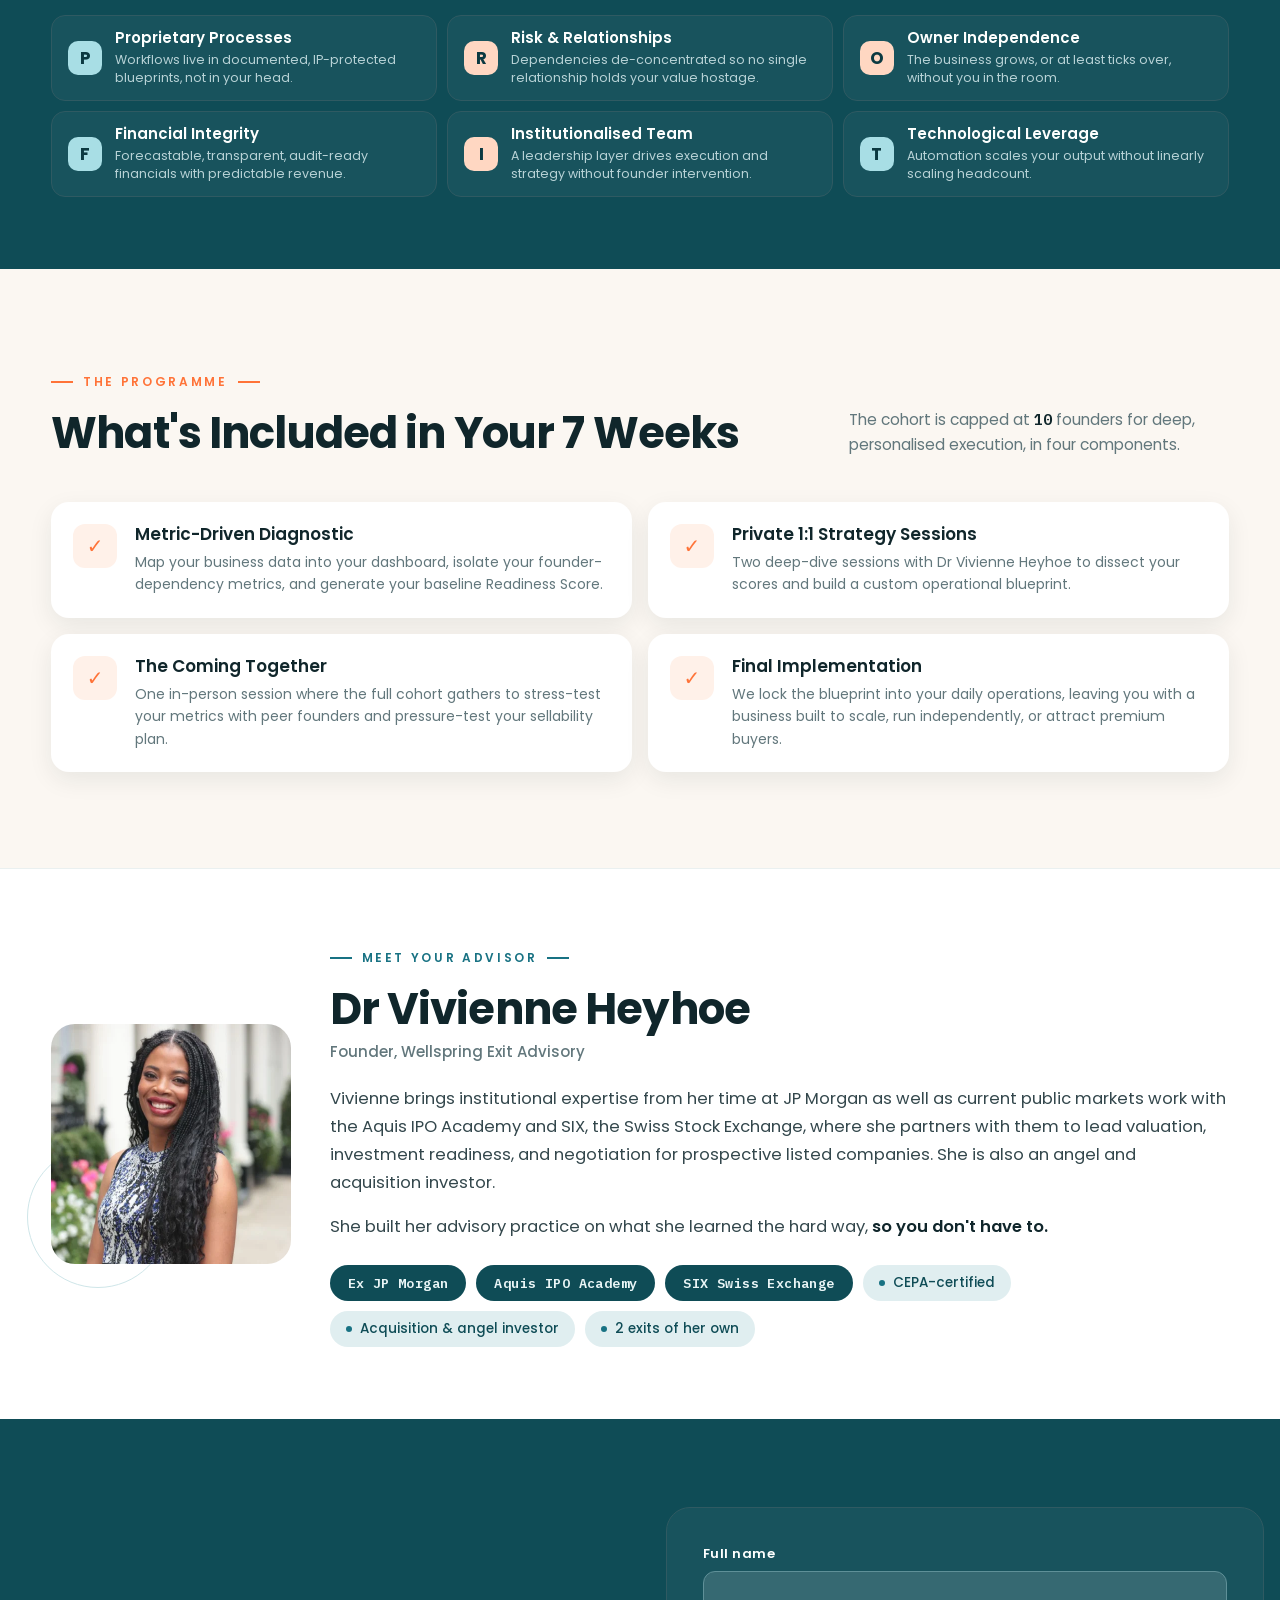
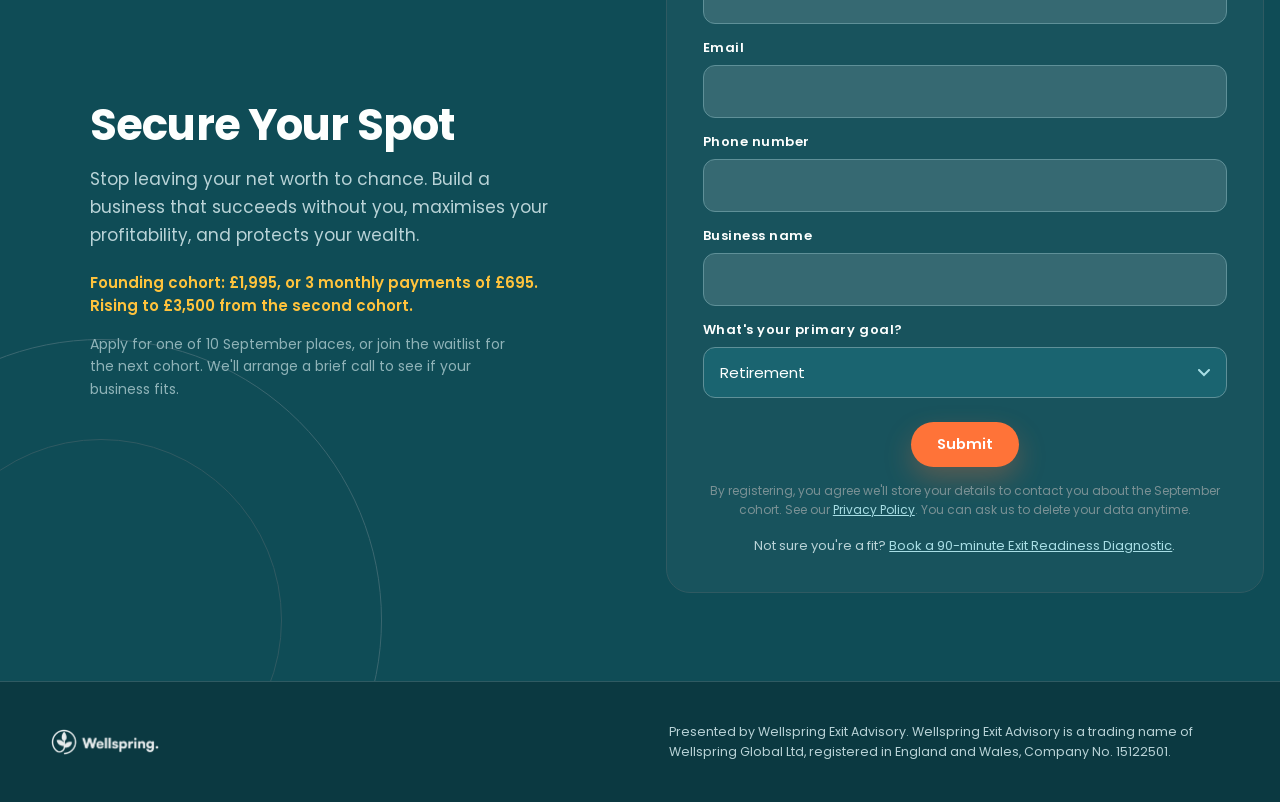
==== commit 73e69991: "Restore diagnostic line without the price Bring back "Book a 90-minute Exit Readiness Diagnostic" (d" ====
--- a/index.html
+++ b/index.html
@@ -347,6 +347,8 @@
             <p style="margin: 0; font-size: 12px; line-height: 1.6; color: #7a9195; text-align: center;">By registering, you agree we'll store your details to contact you about the September cohort. See our <a href="/privacy" style="color: #a8dee5; text-decoration: underline;">Privacy Policy</a>. You can ask us to delete your data anytime.</p>
           </form>
           <p id="form-status" role="status" aria-live="polite" hidden style="margin: 14px 0 0; font-size: 14px; line-height: 1.6; color: #a8dee5; text-align: center;"></p>
+
+        <p id="diagnostic-note" style="margin: 16px 0 0; font-size: 13px; line-height: 1.6; color: #b9d3d7; text-align: center;">Not sure you're a fit? <a href="https://calendar.app.google/DS7mrwPuopAyFVzm7" target="_blank" rel="noopener" style="color: #a8dee5; text-decoration: underline;">Book a 90-minute Exit Readiness Diagnostic</a>.</p>
       </div>
     </div>
   </section>
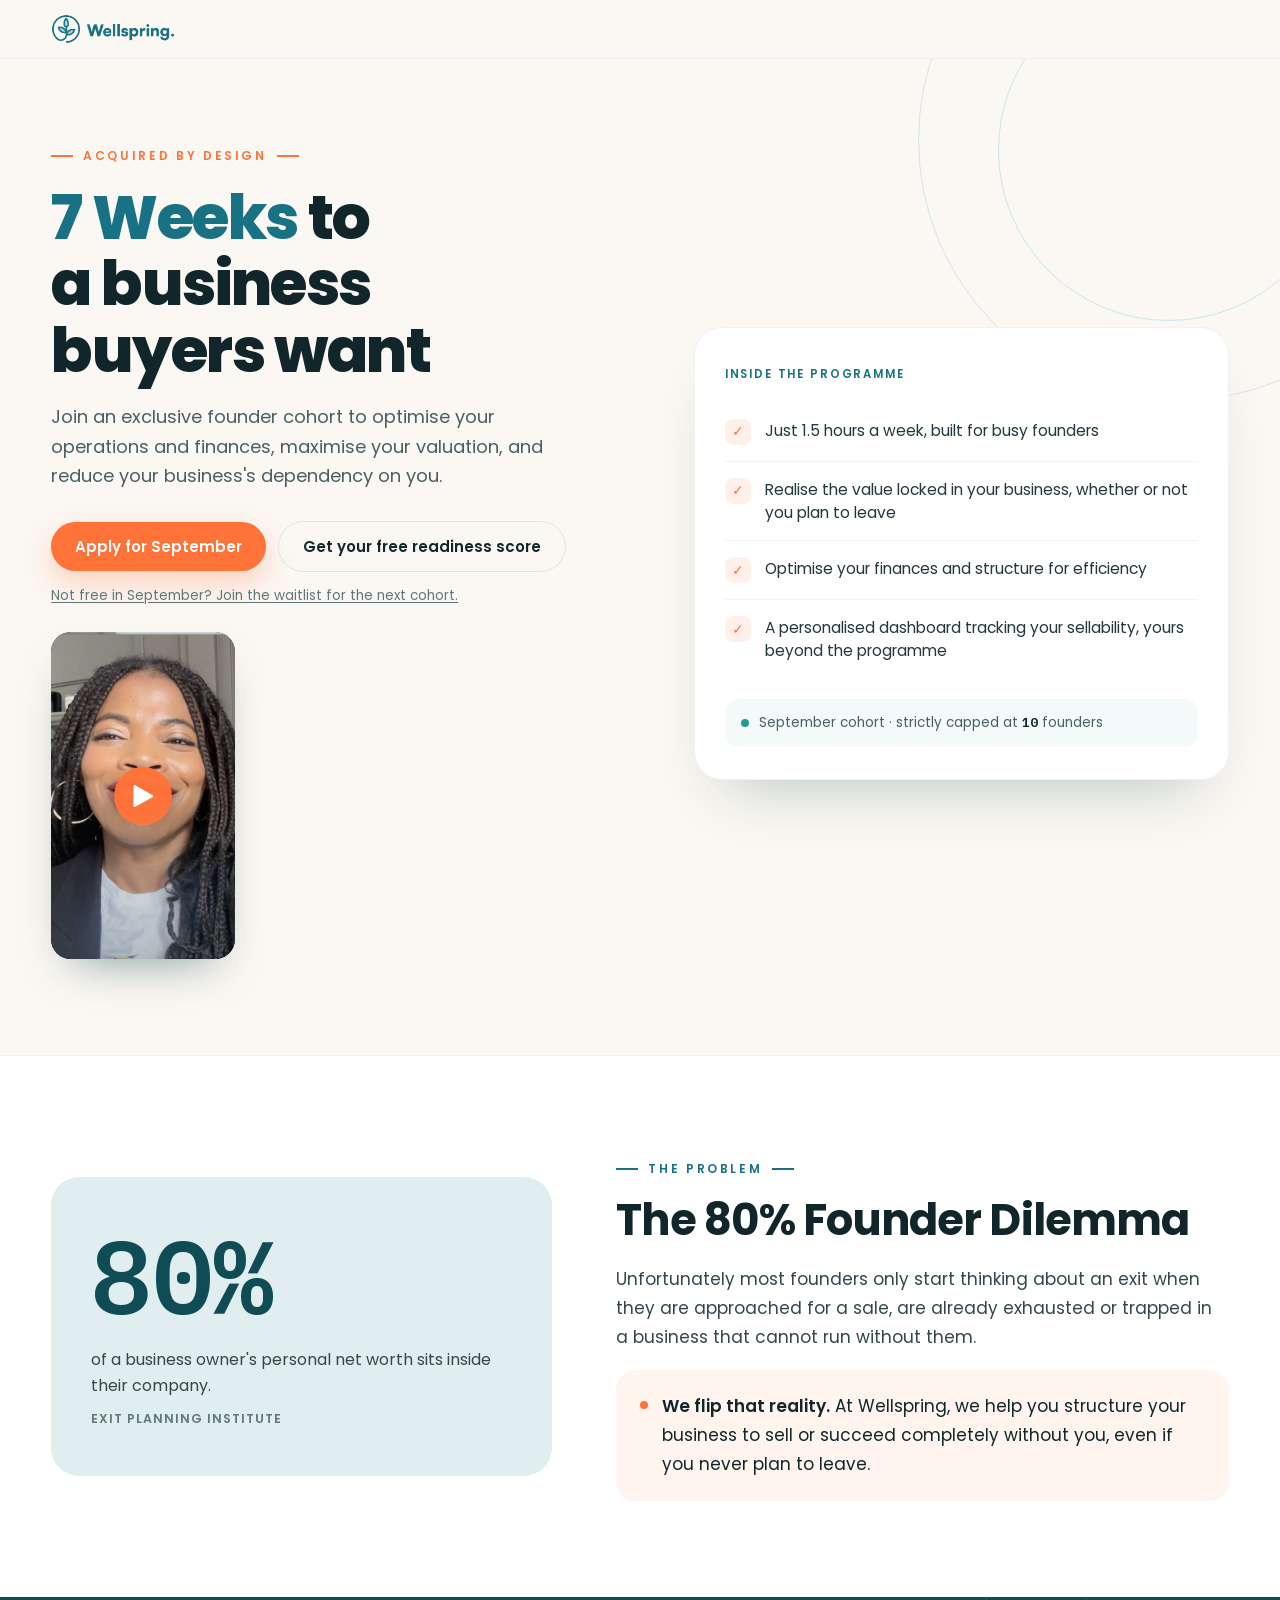
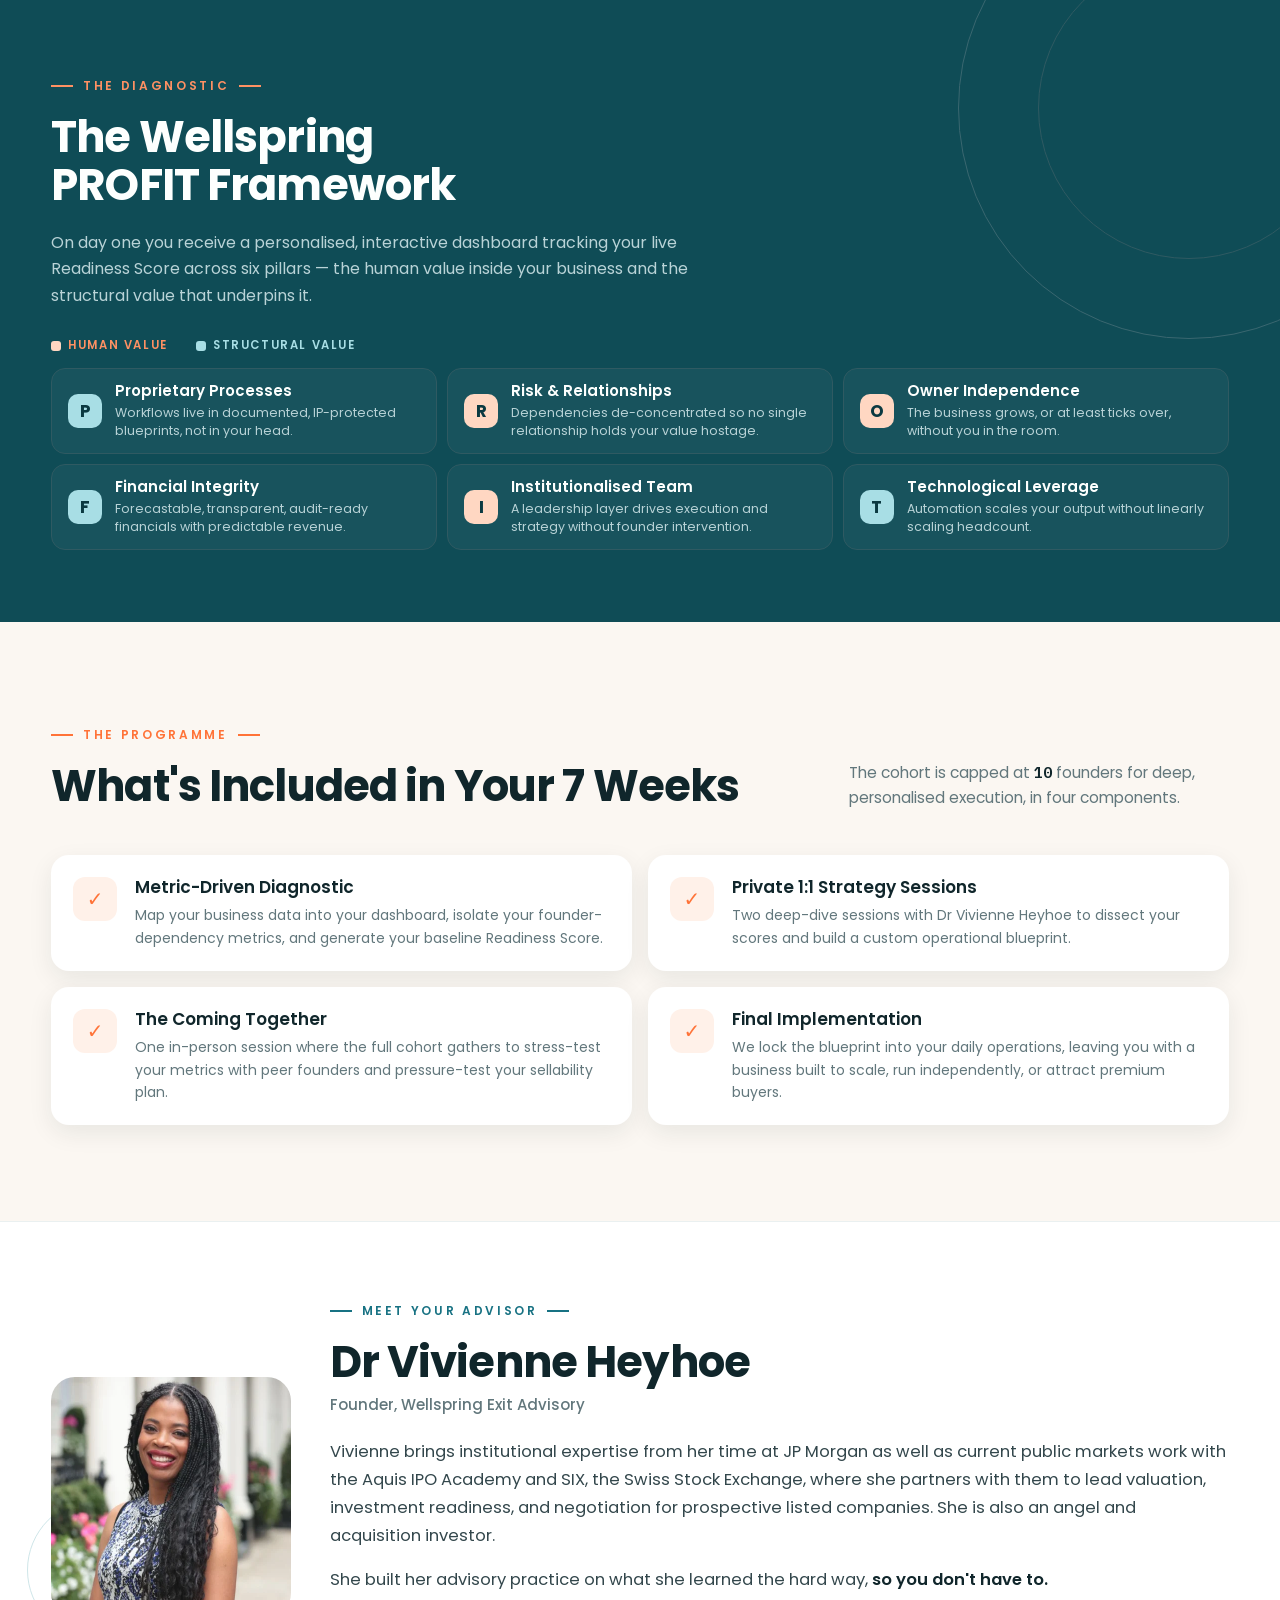
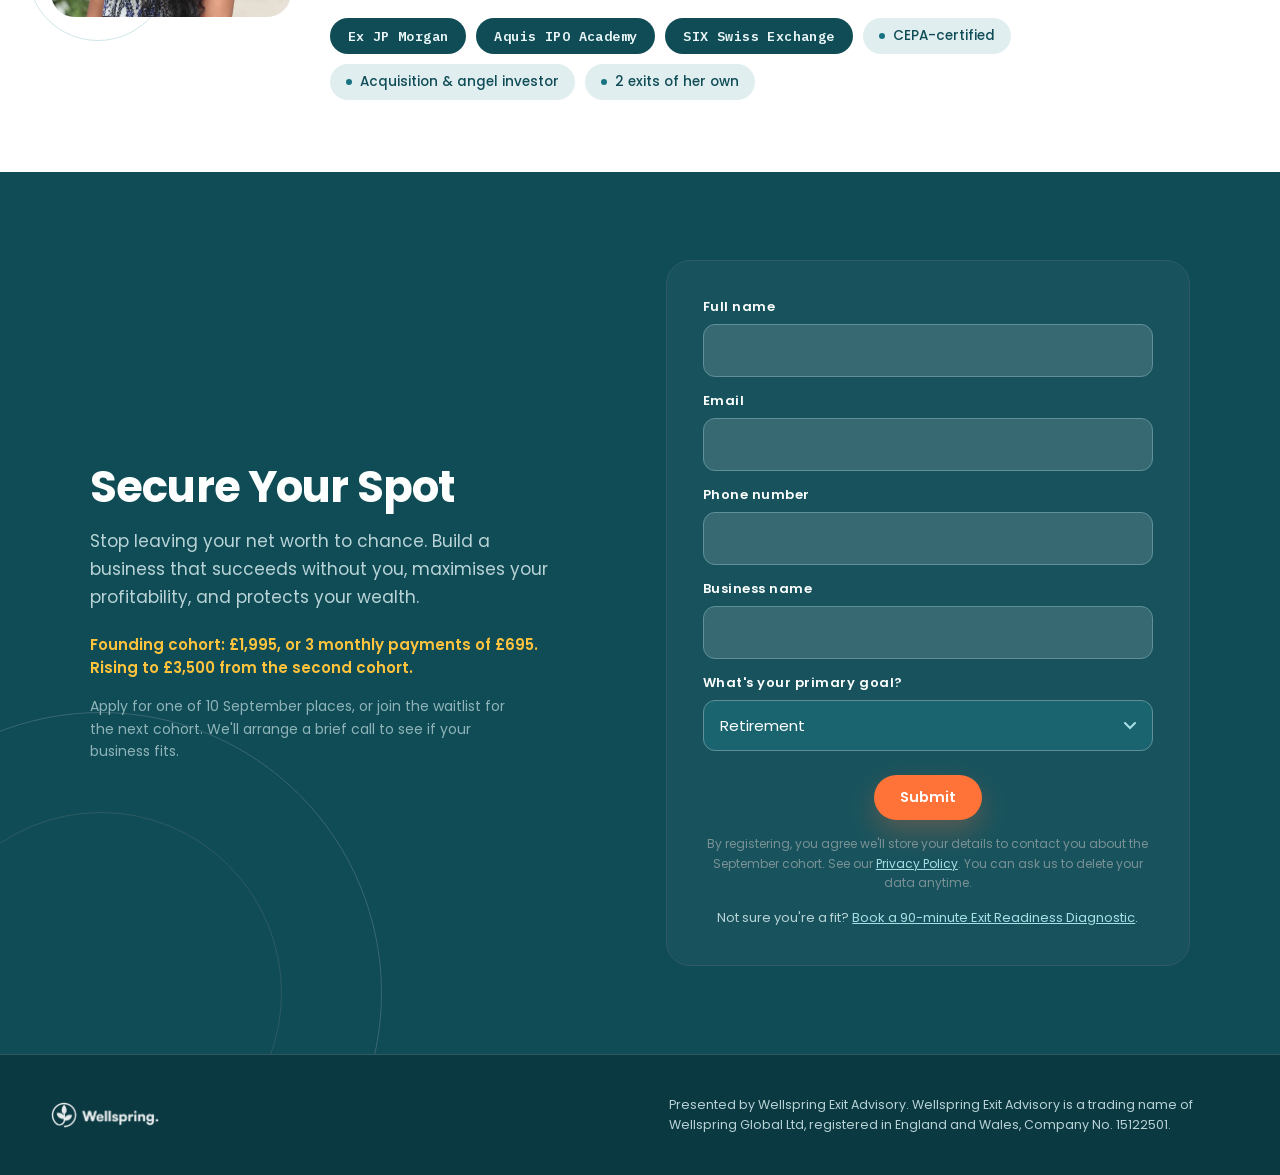
==== commit 7f0127da: "Add lazy click-to-play intro video in hero Embed the YouTube Short intro video near the Apply CTA: -" ====
--- a/index.html
+++ b/index.html
@@ -73,6 +73,18 @@
         <a href="https://wellspringindex.co.uk" target="_blank" rel="noopener" class="hero-btn btn-outline" style="display: inline-flex; align-items: center; justify-content: center; padding: 13px 24px; border-radius: 999px; background: transparent; border: 1.5px solid #dde6e7; color: #10262b; font-size: 15px; font-weight: 600; white-space: nowrap; text-decoration: none; transition: border-color 200ms cubic-bezier(0.22,0.61,0.36,1);">Get your free readiness score</a>
       </div>
       <a href="#apply" id="waitlist-link" style="margin-top: 14px; font-size: 13.5px; line-height: 1.5; color: #62777c; text-decoration: underline; text-underline-offset: 2px;">Not free in September? Join the waitlist for the next cohort.</a>
+
+      <!-- Intro video (lazy click-to-play — no iframe loads until clicked) -->
+      <div id="intro-video" class="intro-video" data-video="Ruf-IFGZVMI" style="margin-top: 26px; position: relative; width: 184px; max-width: 62%; aspect-ratio: 9 / 16; border-radius: 20px; overflow: hidden; background: #10262b; box-shadow: 0 22px 46px -22px rgba(15,76,86,0.55);">
+        <button type="button" class="intro-video-play" aria-label="Play Dr Vivienne Heyhoe's intro video" style="position: absolute; inset: 0; width: 100%; height: 100%; margin: 0; padding: 0; border: none; cursor: pointer; background: none; -webkit-tap-highlight-color: transparent;">
+          <img src="assets/img/intro-thumb.jpg" alt="Dr Vivienne Heyhoe" width="450" height="800" loading="lazy" decoding="async" style="width: 100%; height: 100%; object-fit: cover; display: block;">
+          <span aria-hidden="true" style="position: absolute; inset: 0; display: flex; align-items: center; justify-content: center; background: linear-gradient(180deg, rgba(16,38,43,0) 45%, rgba(16,38,43,0.28));">
+            <span style="width: 58px; height: 58px; border-radius: 999px; background: rgba(255,115,56,0.96); display: flex; align-items: center; justify-content: center; box-shadow: 0 8px 22px rgba(0,0,0,0.28);">
+              <svg width="21" height="24" viewBox="0 0 20 24" aria-hidden="true"><path d="M0 2.2v19.6c0 .93 1.02 1.5 1.8 1.02L19 13.28c.74-.46.74-1.54 0-2L1.8 1.18C1.02.7 0 1.27 0 2.2z" fill="#ffffff"/></svg>
+            </span>
+          </span>
+        </button>
+      </div>
       </div>
       <div class="hero-card" style="background: #ffffff; border: 1px solid #eef2f2; border-radius: 28px; padding: 32px 30px; box-shadow: 0 34px 60px -34px rgba(15,76,86,0.32);">
         <span style="display: inline-flex; align-items: center; gap: 8px; font-size: 11.5px; font-weight: 600; letter-spacing: 0.16em; text-transform: uppercase; color: #187283;">Inside the programme</span>
--- a/assets/css/styles.css
+++ b/assets/css/styles.css
@@ -16,6 +16,16 @@
 }
 
 image-slot { display: block; width: 100%; height: 100%; }
+
+/* Overflow guards: never let the page scroll sideways on small screens. */
+html { overflow-x: clip; }
+img, svg { max-width: 100%; }
+/* Grid/flex children with long text must be allowed to shrink below their
+   content's intrinsic width, otherwise they force horizontal overflow. */
+.hero-copy, .hero-card, .cta-copy, .cta-card, .stat-card { min-width: 0; }
+/* .cta-card carries an inline width:100% plus padding — include padding in
+   the width so it never exceeds its grid track. */
+.cta-card { box-sizing: border-box; }
 
 /* Respect users who prefer reduced motion */
 @media (prefers-reduced-motion: reduce) {
@@ -43,7 +53,7 @@
 
 /* --- Responsive ---------------------------------------------------------- */
 @media (max-width: 760px) {
-  .two-col { grid-template-columns: 1fr !important; gap: 24px !important; padding-top: 44px !important; padding-bottom: 44px !important; }
+  .two-col { grid-template-columns: minmax(0, 1fr) !important; gap: 24px !important; padding-top: 44px !important; padding-bottom: 44px !important; }
   .advisor-col { justify-items: center; text-align: center; }
   .advisor-col .cred-row { justify-content: flex-start !important; gap: 6px !important; }
   .pad-y { padding-top: 46px !important; padding-bottom: 46px !important; }
@@ -53,10 +63,11 @@
   header a { padding: 9px 16px !important; font-size: 13px !important; box-shadow: none !important; }
   .hero-pad h1, .hero-pad h1 span { font-size: 36px !important; }
   .hero-lead { font-size: 16.5px !important; }
-  .hero-grid { grid-template-columns: 1fr !important; gap: 30px !important; }
-  .hero-cta { flex-wrap: nowrap !important; gap: 10px !important; }
-  .hero-cta .hero-btn { flex: 1 1 0; padding-left: 14px !important; padding-right: 14px !important; font-size: 14px !important; }
-  .roadmap-grid { grid-template-columns: 1fr !important; gap: 12px !important; margin-top: 30px !important; }
+  .hero-grid { grid-template-columns: minmax(0, 1fr) !important; gap: 30px !important; }
+  /* Stack the CTAs full-width so long labels never overflow the viewport. */
+  .hero-cta { flex-direction: column !important; align-items: stretch !important; flex-wrap: wrap !important; gap: 10px !important; }
+  .hero-cta .hero-btn { flex: none !important; width: 100% !important; box-sizing: border-box !important; padding-left: 14px !important; padding-right: 14px !important; font-size: 14px !important; }
+  .roadmap-grid { grid-template-columns: minmax(0, 1fr) !important; gap: 12px !important; margin-top: 30px !important; }
   .roadmap-card { padding: 18px !important; }
   .advisor-col { padding-top: 40px !important; padding-bottom: 40px !important; gap: 18px !important; }
   .advisor-photo-wrap > * { width: 132px !important; height: 132px !important; }
@@ -66,7 +77,7 @@
   .cred-chip { padding: 5px 9px !important; font-size: 11.5px !important; gap: 5px !important; }
   .cred-chip > span:first-child { display: none !important; }
   .stat-card { padding: 30px 26px !important; border-radius: 22px !important; }
-  .cta-grid { grid-template-columns: 1fr !important; gap: 22px !important; }
+  .cta-grid { grid-template-columns: minmax(0, 1fr) !important; gap: 22px !important; }
   .cta-card { padding: 22px 20px !important; border-radius: 20px !important; }
   .cta-lead { font-size: 15.5px !important; margin-bottom: 14px !important; }
   .cta-sub { font-size: 13.5px !important; }
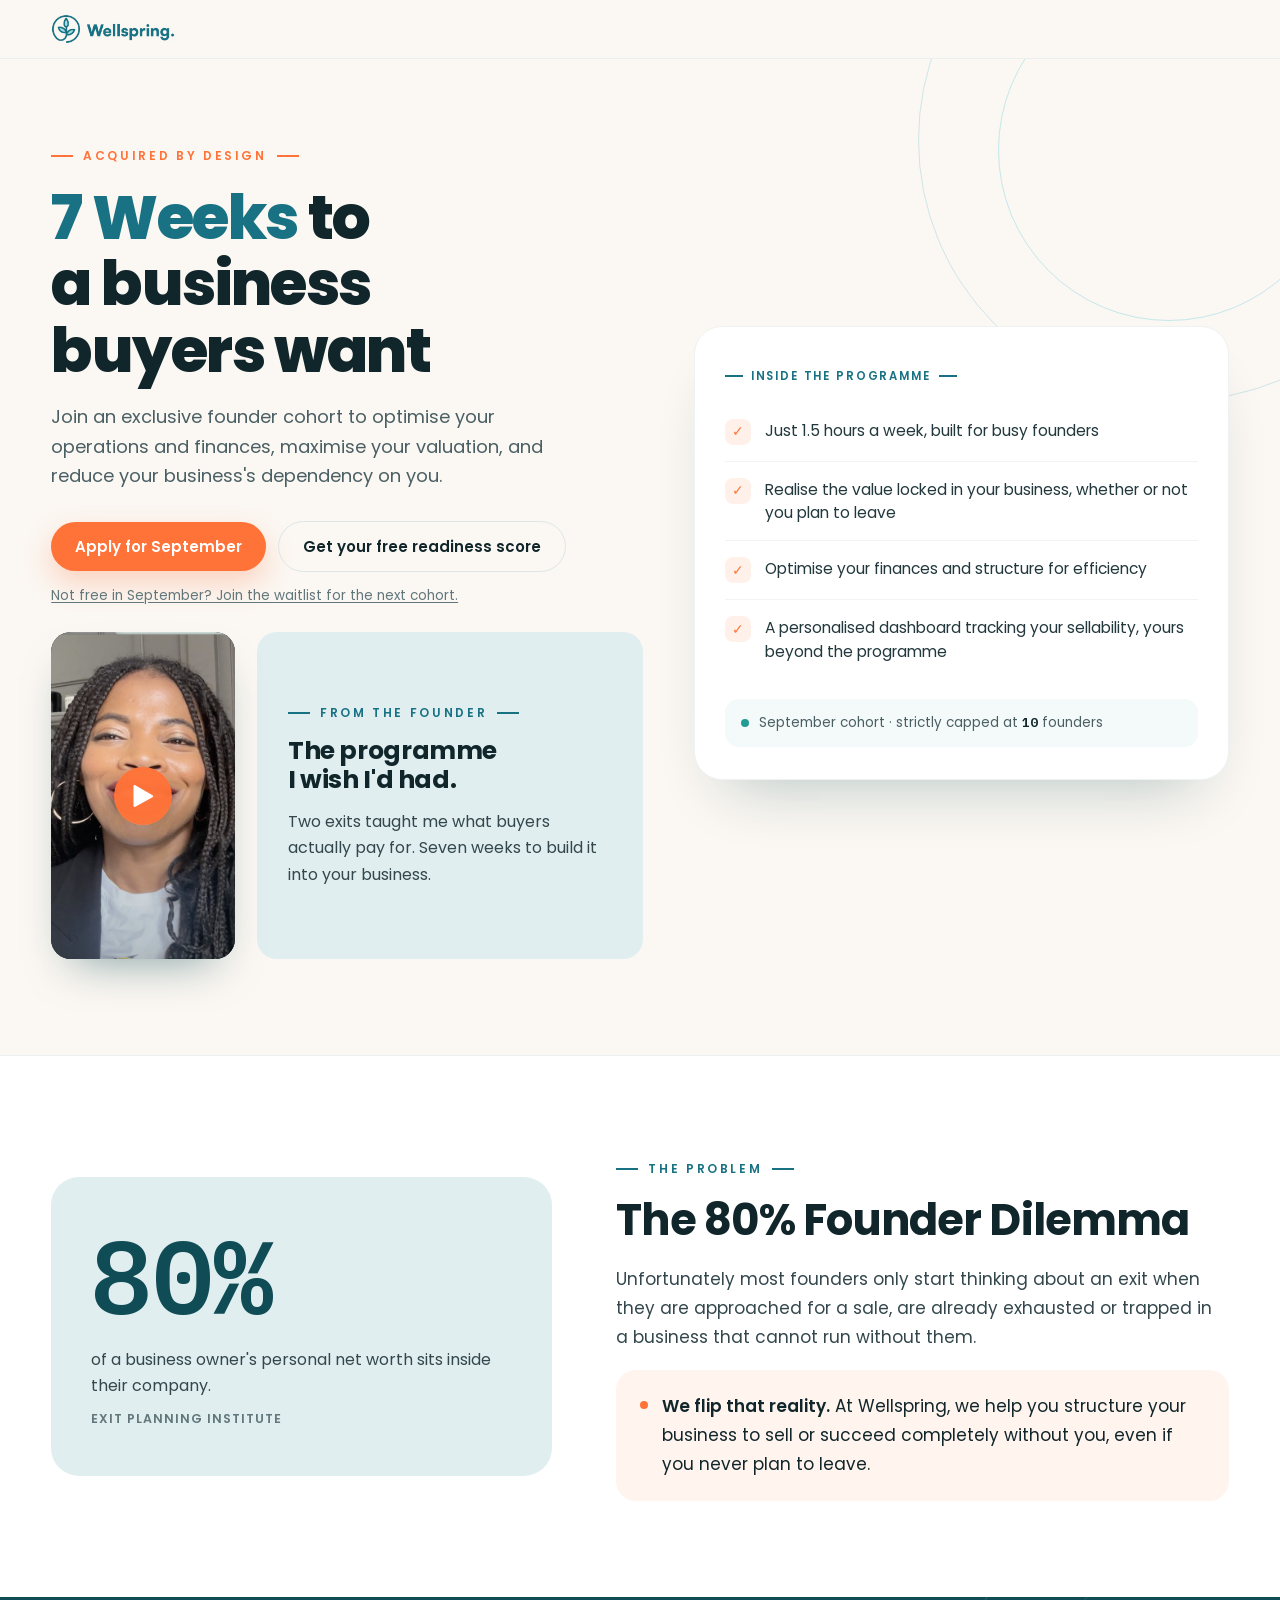
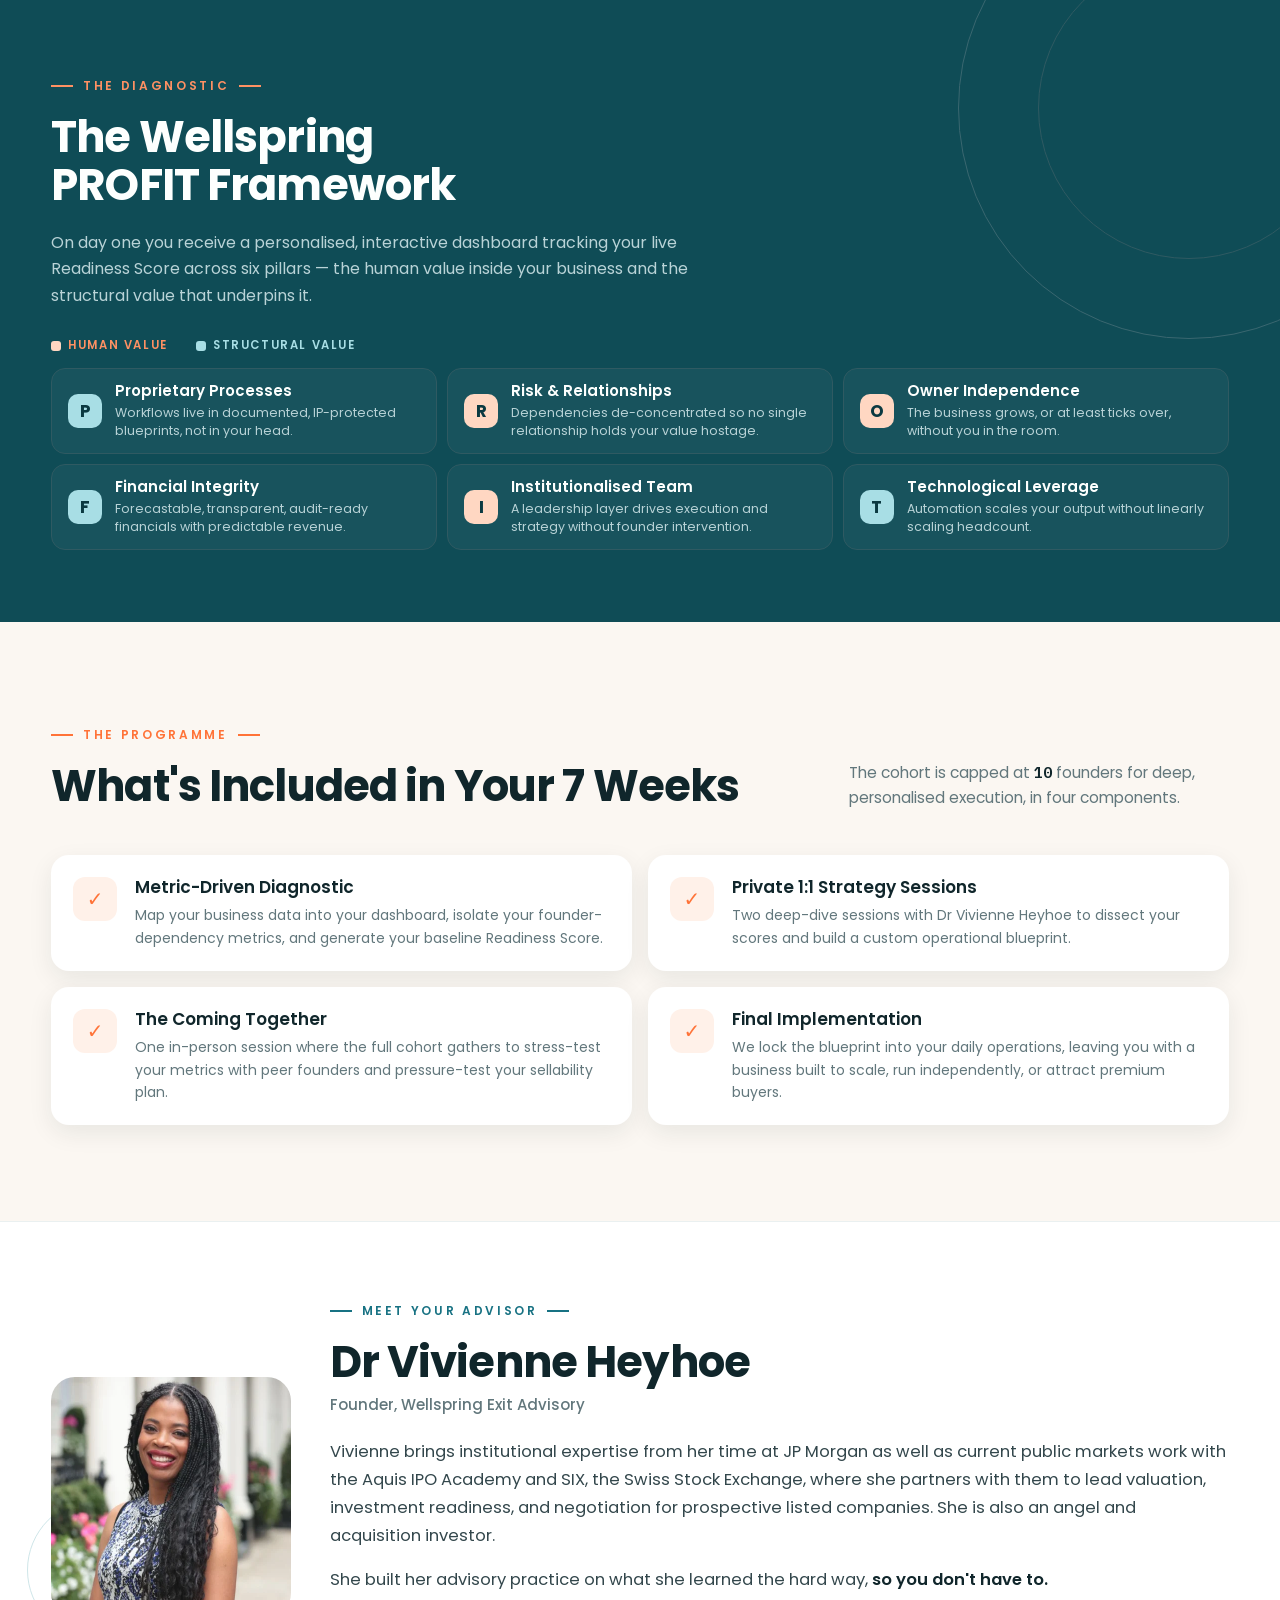
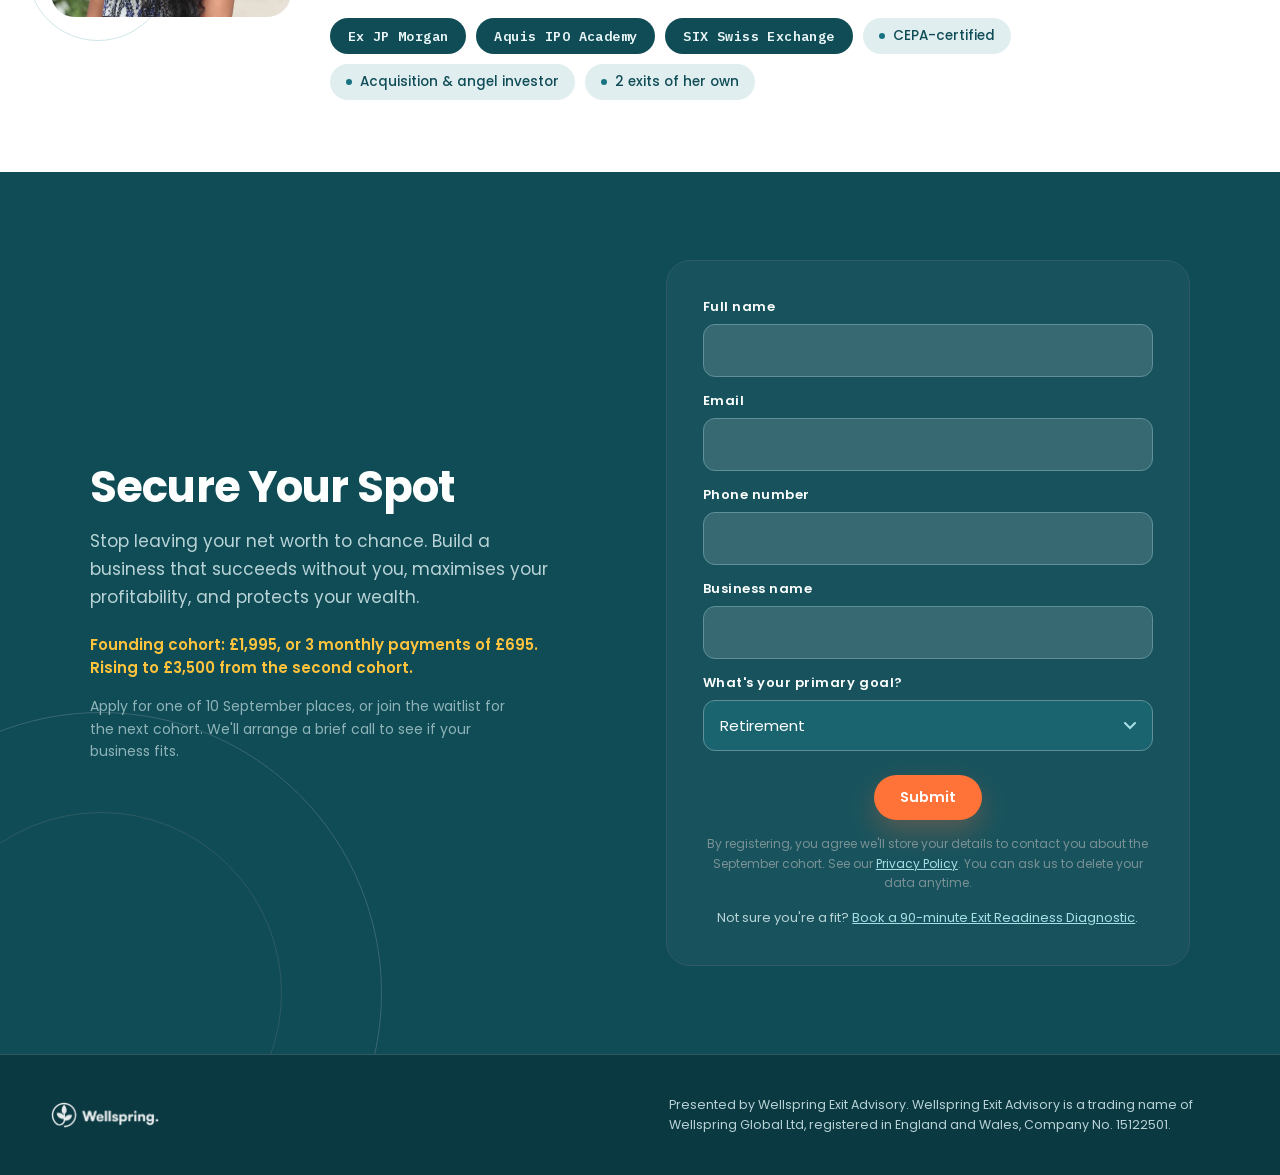
==== commit 39d8ec5a: "Pair intro video with a founder card; captions off - Add cc_load_policy=0 to the embed so captions a" ====
--- a/index.html
+++ b/index.html
@@ -74,20 +74,33 @@
       </div>
       <a href="#apply" id="waitlist-link" style="margin-top: 14px; font-size: 13.5px; line-height: 1.5; color: #62777c; text-decoration: underline; text-underline-offset: 2px;">Not free in September? Join the waitlist for the next cohort.</a>
 
-      <!-- Intro video (lazy click-to-play — no iframe loads until clicked) -->
-      <div id="intro-video" class="intro-video" data-video="Ruf-IFGZVMI" style="margin-top: 26px; position: relative; width: 184px; max-width: 62%; aspect-ratio: 9 / 16; border-radius: 20px; overflow: hidden; background: #10262b; box-shadow: 0 22px 46px -22px rgba(15,76,86,0.55);">
-        <button type="button" class="intro-video-play" aria-label="Play Dr Vivienne Heyhoe's intro video" style="position: absolute; inset: 0; width: 100%; height: 100%; margin: 0; padding: 0; border: none; cursor: pointer; background: none; -webkit-tap-highlight-color: transparent;">
-          <img src="assets/img/intro-thumb.jpg" alt="Dr Vivienne Heyhoe" width="450" height="800" loading="lazy" decoding="async" style="width: 100%; height: 100%; object-fit: cover; display: block;">
-          <span aria-hidden="true" style="position: absolute; inset: 0; display: flex; align-items: center; justify-content: center; background: linear-gradient(180deg, rgba(16,38,43,0) 45%, rgba(16,38,43,0.28));">
-            <span style="width: 58px; height: 58px; border-radius: 999px; background: rgba(255,115,56,0.96); display: flex; align-items: center; justify-content: center; box-shadow: 0 8px 22px rgba(0,0,0,0.28);">
-              <svg width="21" height="24" viewBox="0 0 20 24" aria-hidden="true"><path d="M0 2.2v19.6c0 .93 1.02 1.5 1.8 1.02L19 13.28c.74-.46.74-1.54 0-2L1.8 1.18C1.02.7 0 1.27 0 2.2z" fill="#ffffff"/></svg>
-            </span>
+      <!-- Intro video + founder credibility panel -->
+      <div class="intro-block" style="margin-top: 26px; width: 100%; display: grid; grid-template-columns: 184px minmax(0, 1fr); gap: 22px 22px; align-items: stretch;">
+        <!-- Lazy click-to-play video — no iframe loads until clicked -->
+        <div id="intro-video" class="intro-video" data-video="Ruf-IFGZVMI" style="position: relative; width: 100%; max-width: 184px; aspect-ratio: 9 / 16; border-radius: 20px; overflow: hidden; background: #10262b; box-shadow: 0 22px 46px -22px rgba(15,76,86,0.55);">
+          <button type="button" class="intro-video-play" aria-label="Play Dr Vivienne Heyhoe's intro video" style="position: absolute; inset: 0; width: 100%; height: 100%; margin: 0; padding: 0; border: none; cursor: pointer; background: none; -webkit-tap-highlight-color: transparent;">
+            <img src="assets/img/intro-thumb.jpg" alt="Dr Vivienne Heyhoe" width="450" height="800" loading="lazy" decoding="async" style="width: 100%; height: 100%; object-fit: cover; display: block;">
+            <span aria-hidden="true" style="position: absolute; inset: 0; display: flex; align-items: center; justify-content: center; background: linear-gradient(180deg, rgba(16,38,43,0) 45%, rgba(16,38,43,0.28));">
+              <span style="width: 58px; height: 58px; border-radius: 999px; background: rgba(255,115,56,0.96); display: flex; align-items: center; justify-content: center; box-shadow: 0 8px 22px rgba(0,0,0,0.28);">
+                <svg width="21" height="24" viewBox="0 0 20 24" aria-hidden="true"><path d="M0 2.2v19.6c0 .93 1.02 1.5 1.8 1.02L19 13.28c.74-.46.74-1.54 0-2L1.8 1.18C1.02.7 0 1.27 0 2.2z" fill="#ffffff"/></svg>
+              </span>
+            </span>
+          </button>
+        </div>
+        <!-- Founder credibility panel -->
+        <div class="intro-panel" style="display: flex; flex-direction: column; justify-content: center; gap: 14px; min-width: 0; background: #e0eef0; border-radius: 20px; padding: clamp(22px, 2.4vw, 32px);">
+          <span style="display: inline-flex; align-items: center; gap: 10px; font-size: 12px; font-weight: 600; letter-spacing: 0.22em; text-transform: uppercase; color: #187283;">
+            <span style="width: 22px; height: 2px; background: #187283; display: inline-block;"></span>
+            From the founder
+            <span style="width: 22px; height: 2px; background: #187283; display: inline-block;"></span>
           </span>
-        </button>
+          <p style="margin: 0; font-size: clamp(21px, 2vw, 25px); line-height: 1.18; font-weight: 700; letter-spacing: -0.015em; color: #10262b; text-wrap: balance;">The programme I wish I'd had.</p>
+          <p style="margin: 0; font-size: 16px; line-height: 1.65; color: #33474c; text-wrap: pretty;">Two exits taught me what buyers actually pay for. Seven weeks to build it into your business.</p>
+        </div>
       </div>
       </div>
       <div class="hero-card" style="background: #ffffff; border: 1px solid #eef2f2; border-radius: 28px; padding: 32px 30px; box-shadow: 0 34px 60px -34px rgba(15,76,86,0.32);">
-        <span style="display: inline-flex; align-items: center; gap: 8px; font-size: 11.5px; font-weight: 600; letter-spacing: 0.16em; text-transform: uppercase; color: #187283;">Inside the programme</span>
+        <span style="display: inline-flex; align-items: center; gap: 8px; font-size: 11.5px; font-weight: 600; letter-spacing: 0.16em; text-transform: uppercase; color: #187283;"><span style="width: 18px; height: 2px; background: #187283; display: inline-block;"></span>Inside the programme<span style="width: 18px; height: 2px; background: #187283; display: inline-block;"></span></span>
         <div style="margin-top: 18px; display: flex; flex-direction: column;">
           <div style="display: flex; gap: 14px; align-items: flex-start; padding: 16px 0; border-bottom: 1px solid #f0f4f4;">
             <span style="width: 26px; height: 26px; border-radius: 8px; background: #fff1e9; color: #ff7338; display: flex; align-items: center; justify-content: center; font-size: 14px; font-weight: 700; flex: none;">✓</span>
--- a/assets/css/styles.css
+++ b/assets/css/styles.css
@@ -67,6 +67,9 @@
   /* Stack the CTAs full-width so long labels never overflow the viewport. */
   .hero-cta { flex-direction: column !important; align-items: stretch !important; flex-wrap: wrap !important; gap: 10px !important; }
   .hero-cta .hero-btn { flex: none !important; width: 100% !important; box-sizing: border-box !important; padding-left: 14px !important; padding-right: 14px !important; font-size: 14px !important; }
+  /* Intro video + credibility panel: stack to one column, video first. */
+  .intro-block { grid-template-columns: minmax(0, 1fr) !important; gap: 20px !important; }
+  .intro-video { max-width: 200px !important; }
   .roadmap-grid { grid-template-columns: minmax(0, 1fr) !important; gap: 12px !important; margin-top: 30px !important; }
   .roadmap-card { padding: 18px !important; }
   .advisor-col { padding-top: 40px !important; padding-bottom: 40px !important; gap: 18px !important; }
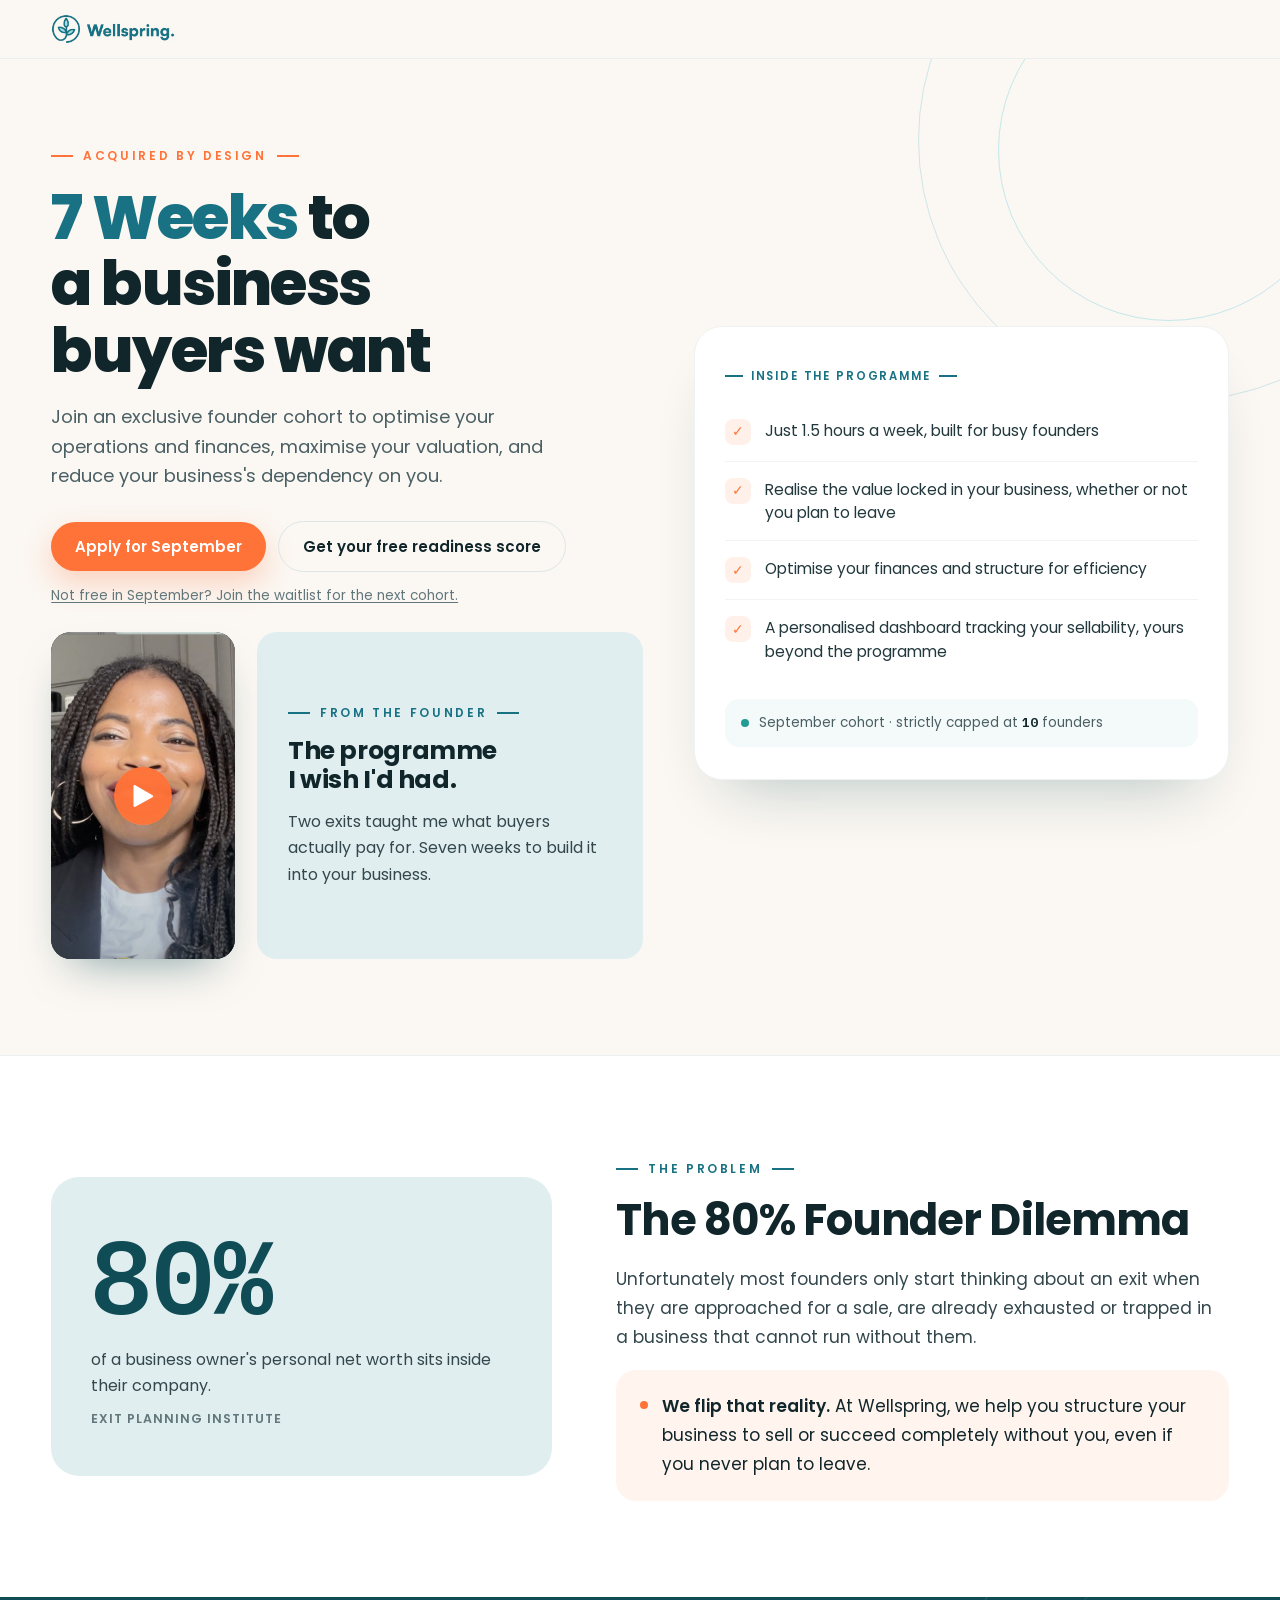
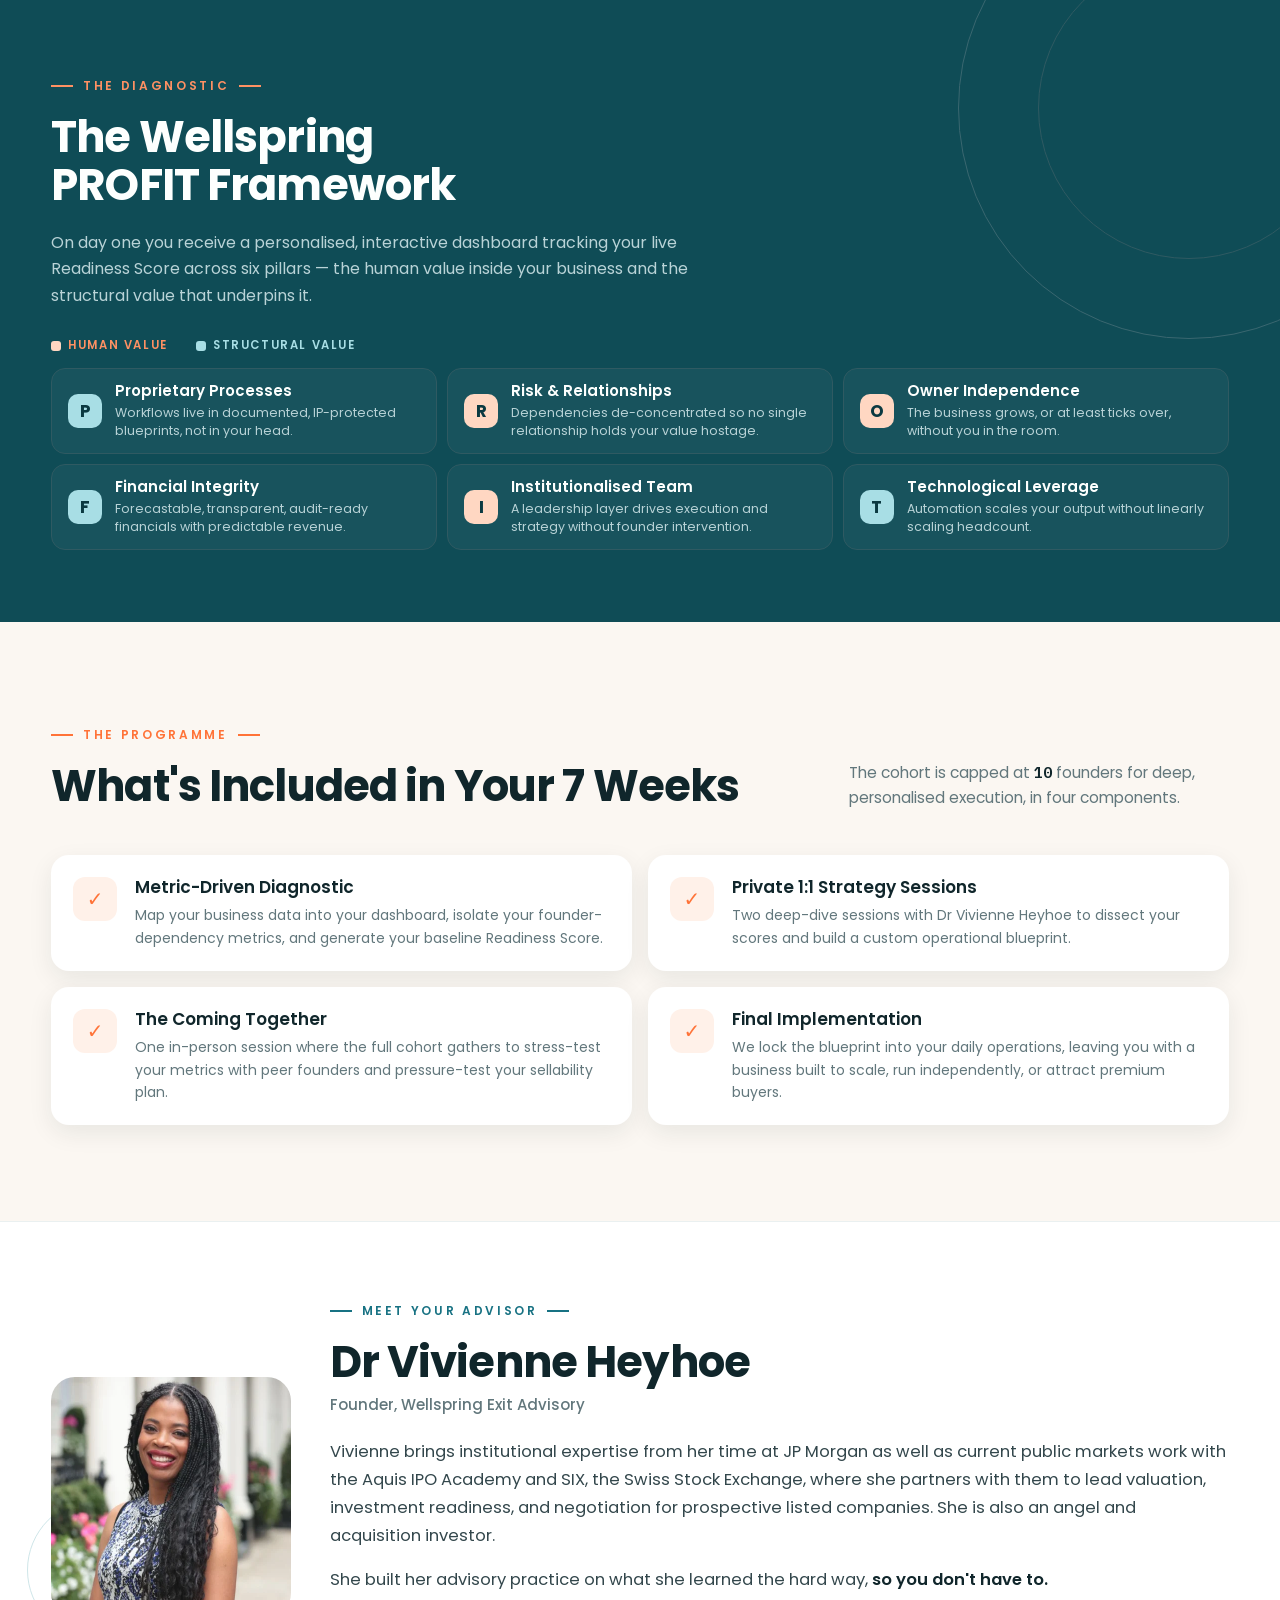
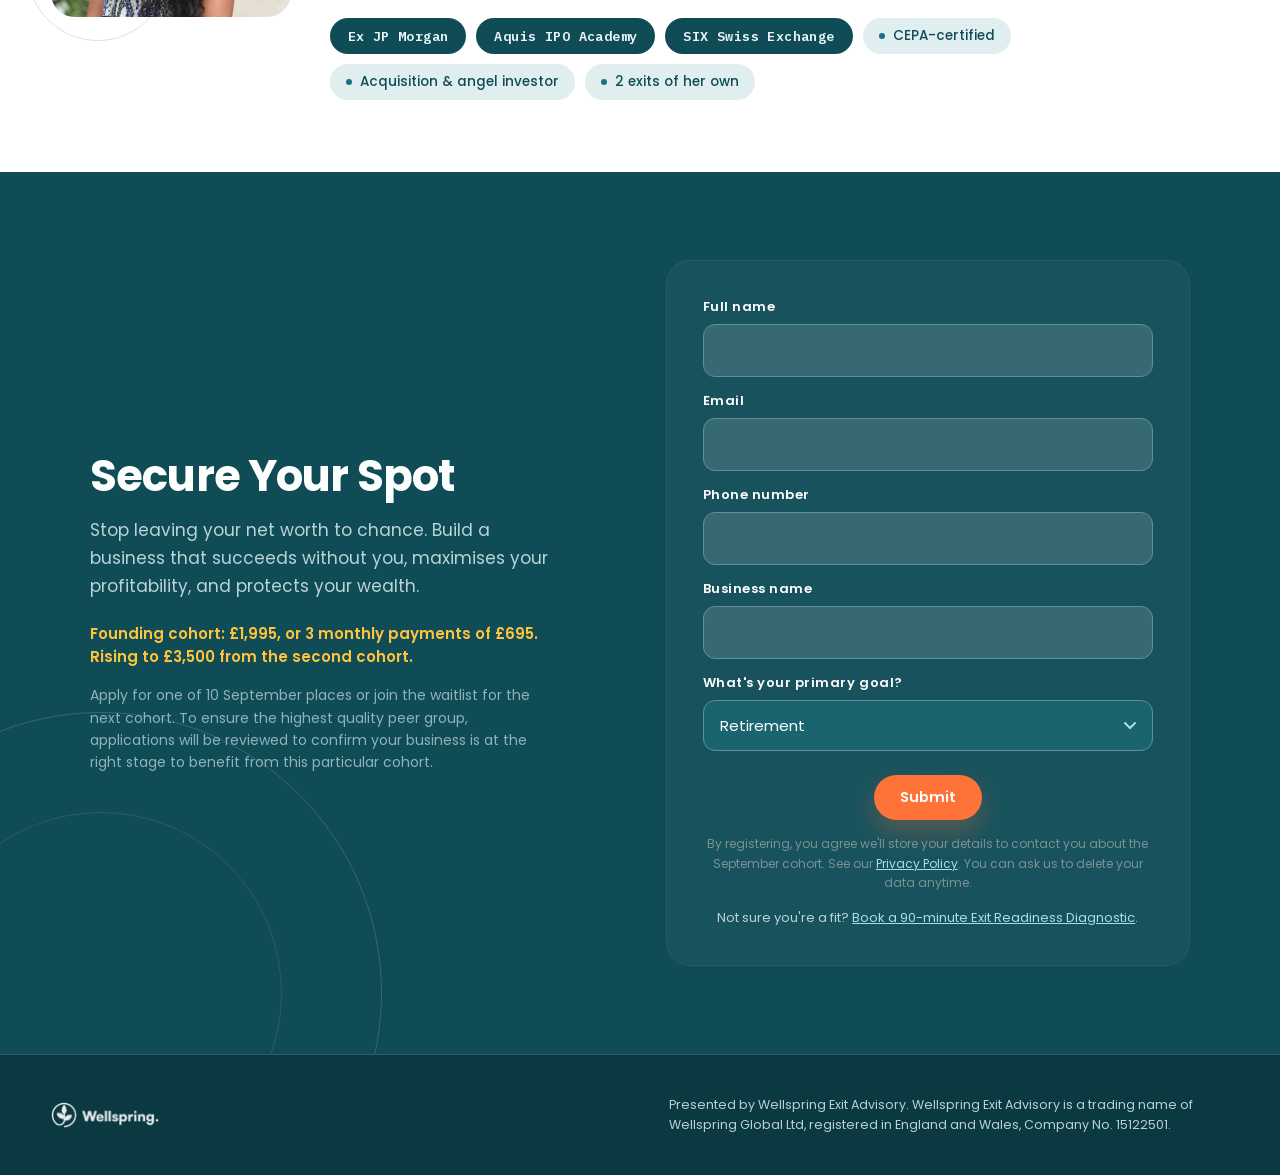
==== commit f5543dee: "Update final CTA sub-copy on application review Replace the closing line of the "Secure Your Spot" C" ====
--- a/index.html
+++ b/index.html
@@ -329,7 +329,7 @@
       <h2 style="margin: 0 0 16px; font-size: clamp(32px, 3.4vw, 46px); font-weight: 700; line-height: 1.1; letter-spacing: -0.02em; color: #fdfffe; text-wrap: balance;">Secure Your Spot</h2>
       <p class="cta-lead" style="margin: 0 0 22px; font-size: 17px; line-height: 1.65; color: #b9d3d7; max-width: 460px; text-wrap: pretty;">Stop leaving your net worth to chance. Build a business that succeeds without you, maximises your profitability, and protects your wealth.</p>
       <p class="cta-price" style="margin: 0 0 16px; font-size: 15px; font-weight: 600; color: #ffc33c; max-width: 460px; text-wrap: pretty;">Founding cohort: £1,995, or 3 monthly payments of £695. Rising to £3,500 from the second cohort.</p>
-      <p class="cta-sub" style="margin: 0; font-size: 14px; line-height: 1.6; color: #8fb3b8; max-width: 440px; text-wrap: pretty;">Apply for one of 10 September places, or join the waitlist for the next cohort. We'll arrange a brief call to see if your business fits.</p>
+      <p class="cta-sub" style="margin: 0; font-size: 14px; line-height: 1.6; color: #8fb3b8; max-width: 440px; text-wrap: pretty;">Apply for one of 10 September places or join the waitlist for the next cohort. To ensure the highest quality peer group, applications will be reviewed to confirm your business is at the right stage to benefit from this particular cohort.</p>
       </div>
 
       <div class="cta-card" style="width: 100%; background: rgba(255,255,255,0.04); border: 1px solid #2f5a62; border-radius: 24px; padding: clamp(24px, 3vw, 36px); text-align: left;">
